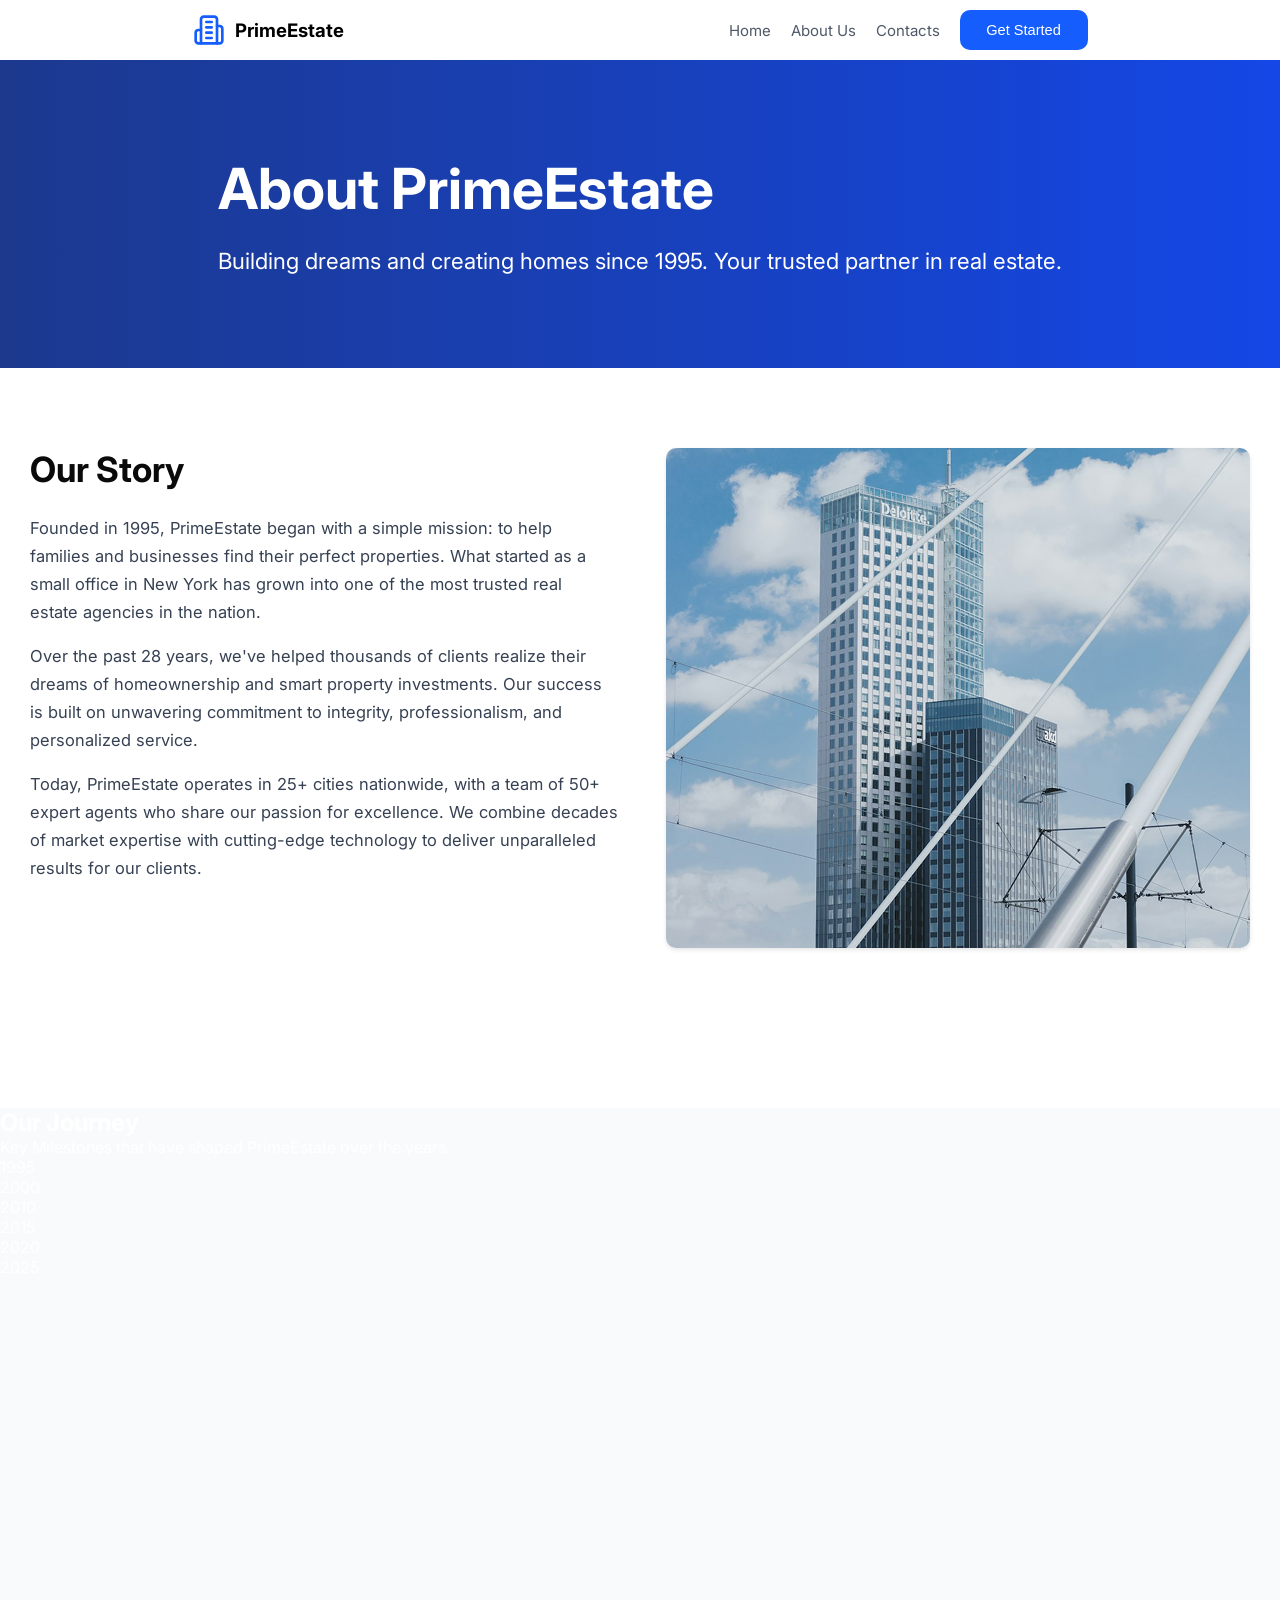
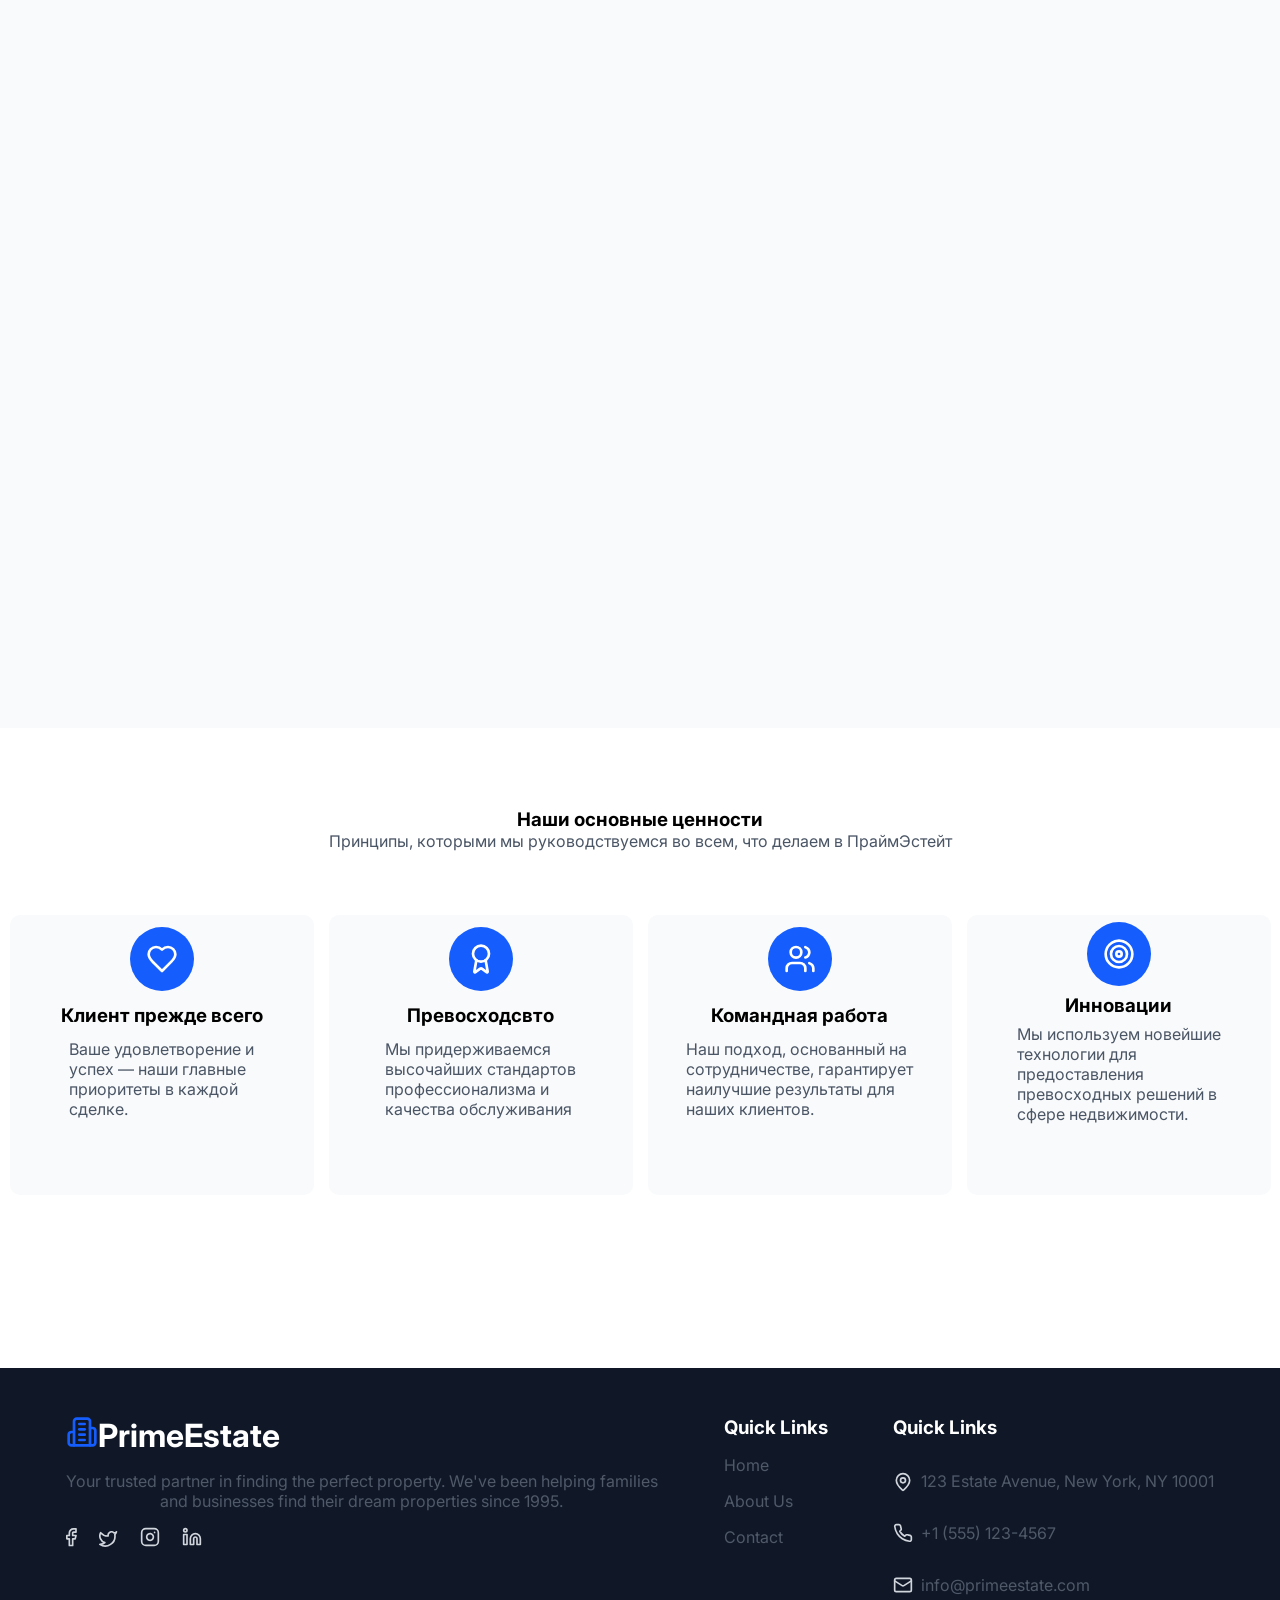
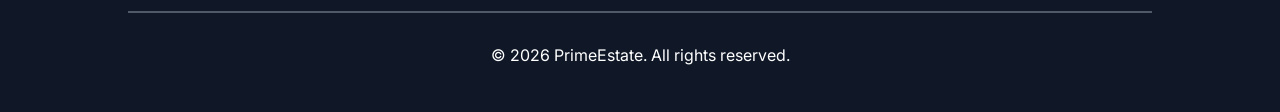
==== about.html @ eab888cc "second page" ====
<!DOCTYPE html>
<html lang="en">
<head>
    <meta charset="UTF-8">
    <meta name="viewport" content="width=<device-width>, initial-scale=1.0">
    <title>About Us</title>
    <link rel="stylesheet" href="styles/about.css">
    <link rel="preconnect" href="https://fonts.googleapis.com">
    <link rel="preconnect" href="https://fonts.gstatic.com" crossorigin>
    <link href="https://fonts.googleapis.com/css2?family=Inter:ital,opsz,wght@0,14..32,100..900;1,14..32,100..900&display=swap" rel="stylesheet">
</head>
<body>
    <nav>
        <div class="h1">
            <svg width="32" height="32" viewBox="0 0 32 32" fill="none" xmlns="http://www.w3.org/2000/svg">
                <path d="M8 29.3333V5.33333C8 4.62609 8.28095 3.94781 8.78105 3.44772C9.28115 2.94762 9.95942 2.66667 10.6667 2.66667H21.3333C22.0406 2.66667 22.7189 2.94762 23.219 3.44772C23.719 3.94781 24 4.62609 24 5.33333V29.3333H8Z" stroke="#155DFC" stroke-width="2.66667" stroke-linecap="round" stroke-linejoin="round"/>
                <path d="M7.99999 16H5.33332C4.62608 16 3.9478 16.281 3.4477 16.781C2.94761 17.2811 2.66666 17.9594 2.66666 18.6667V26.6667C2.66666 27.3739 2.94761 28.0522 3.4477 28.5523C3.9478 29.0524 4.62608 29.3333 5.33332 29.3333H7.99999" stroke="#155DFC" stroke-width="2.66667" stroke-linecap="round" stroke-linejoin="round"/>
                <path d="M24 12H26.6667C27.3739 12 28.0522 12.281 28.5523 12.781C29.0524 13.2811 29.3333 13.9594 29.3333 14.6667V26.6667C29.3333 27.3739 29.0524 28.0522 28.5523 28.5523C28.0522 29.0524 27.3739 29.3333 26.6667 29.3333H24" stroke="#155DFC" stroke-width="2.66667" stroke-linecap="round" stroke-linejoin="round"/>
                <path d="M13.3333 8H18.6667" stroke="#155DFC" stroke-width="2.66667" stroke-linecap="round" stroke-linejoin="round"/>
                <path d="M13.3333 13.3333H18.6667" stroke="#155DFC" stroke-width="2.66667" stroke-linecap="round" stroke-linejoin="round"/>
                <path d="M13.3333 18.6667H18.6667" stroke="#155DFC" stroke-width="2.66667" stroke-linecap="round" stroke-linejoin="round"/>
                <path d="M13.3333 24H18.6667" stroke="#155DFC" stroke-width="2.66667" stroke-linecap="round" stroke-linejoin="round"/>
            </svg>
            <h1>PrimeEstate</h1>
        </div>
        
        <div class="container">
            <a>Home</a>
            <a>About Us</a>
            <a>Contacts</a>
            <button>
                <a>Get Started</a>
            </button>
        </div>
    </nav>
    <section class="about">
        <div class="about_container">
            <h2>About PrimeEstate</h2>
            <p>Building dreams and creating homes since 1995. Your trusted partner in real estate.</p>
        </div>
    </section>
    <section class="story">
        <div class="story_container">
            <div class="text-container">
                <h2>Our Story</h2>
                <p>Founded in 1995, PrimeEstate began with a simple mission: to help<br>
                families and businesses find their perfect properties. What started as a<br>
                small office in New York has grown into one of the most trusted real<br>
                estate agencies in the nation.</p>
            <p>Over the past 28 years, we've helped thousands of clients realize their<br>
                dreams of homeownership and smart property investments. Our success<br>
                is built on unwavering commitment to integrity, professionalism, and<br>
                personalized service.</p>
        <p>Today, PrimeEstate operates in 25+ cities nationwide, with a team of 50+<br>
                expert agents who share our passion for excellence. We combine decades<br>
                of market expertise with cutting-edge technology to deliver unparalleled<br>
                results for our clients.</p>
            </div>
            <img src="images/PrimeEstate Building.jpg" class="img1">
        </div>
    </section>
    <section class="journey">
        <h2>Our Journey</h2>
        <p>Key Milestones that have shaped PrimeEstate over the years.</p>
        <div class="journey_container">
            <p>1995</p>
        </div>
        <div class="journey_container">
            <p>2000</p>
            <p></p>
        </div>
        <div class="journey_container">
            <p>2010</p>
        </div>
        <div class="journey_container">
            <p>2015</p>
        </div>
        <div class="journey_container">
            <p>2020</p>
        </div>
        <div class="journey_container">
            <p>2025</p>
        </div>
    </section>
    <section class="values">
        <div class="val_cont">
            <h3>Наши основные ценности</h3>
            <p>Принципы, которыми мы руководствуемся во всем, что делаем в ПраймЭстейт</p>
            <div class="arg_cont">
                <div class="arguments">
                    <svg width="64" height="64" viewBox="0 0 64 64" fill="none" xmlns="http://www.w3.org/2000/svg">
                        <rect width="64" height="64" rx="32" fill="#155DFC"/>
                        <path d="M41.3334 34.6667C43.3201 32.72 45.3334 30.3867 45.3334 27.3333C45.3334 25.3884 44.5608 23.5232 43.1855 22.1479C41.8103 20.7726 39.945 20 38.0001 20C35.6534 20 34.0001 20.6667 32.0001 22.6667C30.0001 20.6667 28.3467 20 26.0001 20C24.0552 20 22.1899 20.7726 20.8146 22.1479C19.4394 23.5232 18.6667 25.3884 18.6667 27.3333C18.6667 30.4 20.6667 32.7333 22.6667 34.6667L32.0001 44L41.3334 34.6667Z" stroke="white" stroke-width="2.66667" stroke-linecap="round" stroke-linejoin="round"/>
                    </svg>
                    <h3>Клиент прежде всего</h3>
                    <p>Ваше удовлетворение и<br>
                        успех — наши главные<br>
                        приоритеты в каждой<br>
                        сделке.</p>
                </div>
                <div class="arguments">
                    <svg width="64" height="64" viewBox="0 0 64 64" fill="none" xmlns="http://www.w3.org/2000/svg">
                        <rect width="64" height="64" rx="32" fill="#155DFC"/>
                        <path d="M36.6359 33.1865L38.6559 44.5545C38.6785 44.6884 38.6598 44.826 38.6021 44.9489C38.5444 45.0718 38.4506 45.1741 38.3332 45.2423C38.2157 45.3104 38.0803 45.341 37.945 45.3301C37.8097 45.3192 37.6809 45.2673 37.5759 45.1812L32.8026 41.5985C32.5721 41.4264 32.2922 41.3334 32.0046 41.3334C31.7169 41.3334 31.437 41.4264 31.2066 41.5985L26.4252 45.1799C26.3203 45.2658 26.1917 45.3177 26.0566 45.3286C25.9214 45.3395 25.7861 45.309 25.6688 45.241C25.5515 45.1731 25.4576 45.071 25.3998 44.9483C25.342 44.8256 25.323 44.6883 25.3452 44.5545L27.3639 33.1865" stroke="white" stroke-width="2.66667" stroke-linecap="round" stroke-linejoin="round"/>
                        <path d="M32 34.6665C36.4183 34.6665 40 31.0848 40 26.6665C40 22.2482 36.4183 18.6665 32 18.6665C27.5817 18.6665 24 22.2482 24 26.6665C24 31.0848 27.5817 34.6665 32 34.6665Z" stroke="white" stroke-width="2.66667" stroke-linecap="round" stroke-linejoin="round"/>
                    </svg>
                    <h3>Превосходсвто</h3>
                    <p>
                        Мы придерживаемся<br>
                        высочайших стандартов<br>
                        профессионализма и<br>
                        качества обслуживания<br>
                    </p>
                </div>
                <div class="arguments">
                    <svg width="64" height="64" viewBox="0 0 64 64" fill="none" xmlns="http://www.w3.org/2000/svg">
                        <rect width="64" height="64" rx="32" fill="#155DFC"/>
                        <path d="M37.3334 44V41.3333C37.3334 39.9188 36.7715 38.5623 35.7713 37.5621C34.7711 36.5619 33.4146 36 32.0001 36H24.0001C22.5856 36 21.229 36.5619 20.2288 37.5621C19.2287 38.5623 18.6667 39.9188 18.6667 41.3333V44" stroke="white" stroke-width="2.66667" stroke-linecap="round" stroke-linejoin="round"/>
                        <path d="M28.0001 30.6667C30.9456 30.6667 33.3334 28.2789 33.3334 25.3333C33.3334 22.3878 30.9456 20 28.0001 20C25.0546 20 22.6667 22.3878 22.6667 25.3333C22.6667 28.2789 25.0546 30.6667 28.0001 30.6667Z" stroke="white" stroke-width="2.66667" stroke-linecap="round" stroke-linejoin="round"/>
                        <path d="M45.3333 44V41.3333C45.3324 40.1516 44.9391 39.0037 44.2151 38.0698C43.4911 37.1358 42.4774 36.4688 41.3333 36.1733" stroke="white" stroke-width="2.66667" stroke-linecap="round" stroke-linejoin="round"/>
                        <path d="M37.3333 20.1733C38.4805 20.4671 39.4973 21.1343 40.2234 22.0698C40.9496 23.0052 41.3437 24.1558 41.3437 25.34C41.3437 26.5242 40.9496 27.6748 40.2234 28.6103C39.4973 29.5457 38.4805 30.2129 37.3333 30.5067" stroke="white" stroke-width="2.66667" stroke-linecap="round" stroke-linejoin="round"/>
                    </svg>
                    <h3>Командная работа</h3>
                    <p>Наш подход, основанный на<br>
                        сотрудничестве, гарантирует<br>
                        наилучшие результаты для<br>
                        наших клиентов.</p>
                </div>
                <div class="arguments">
                    <svg width="64" height="64" viewBox="0 0 64 64" fill="none" xmlns="http://www.w3.org/2000/svg">
                        <rect width="64" height="64" rx="32" fill="#155DFC"/>
                        <path d="M32.0001 45.3332C39.3639 45.3332 45.3334 39.3636 45.3334 31.9998C45.3334 24.636 39.3639 18.6665 32.0001 18.6665C24.6363 18.6665 18.6667 24.636 18.6667 31.9998C18.6667 39.3636 24.6363 45.3332 32.0001 45.3332Z" stroke="white" stroke-width="2.66667" stroke-linecap="round" stroke-linejoin="round"/>
                        <path d="M32 40C36.4183 40 40 36.4183 40 32C40 27.5817 36.4183 24 32 24C27.5817 24 24 27.5817 24 32C24 36.4183 27.5817 40 32 40Z" stroke="white" stroke-width="2.66667" stroke-linecap="round" stroke-linejoin="round"/>
                        <path d="M32.0002 34.6668C33.4729 34.6668 34.6668 33.4729 34.6668 32.0002C34.6668 30.5274 33.4729 29.3335 32.0002 29.3335C30.5274 29.3335 29.3335 30.5274 29.3335 32.0002C29.3335 33.4729 30.5274 34.6668 32.0002 34.6668Z" stroke="white" stroke-width="2.66667" stroke-linecap="round" stroke-linejoin="round"/>
                    </svg>
                    <h3>Инновации</h3>
                    <p>Мы используем новейшие<br>
                        технологии для<br>
                        предоставления<br>
                        превосходных решений в<br>
                        сфере недвижимости.</p>
                </div>
            </div>    
        </div>
    </section>
    <footer>
        <div class="information">
            <div class="inf_footer">
                <div class="logo_and_text">
                    <svg width="32" height="32" viewBox="0 0 32 32" fill="none" xmlns="http://www.w3.org/2000/svg">
                        <path d="M8 29.3333V5.33333C8 4.62609 8.28095 3.94781 8.78105 3.44772C9.28115 2.94762 9.95942 2.66667 10.6667 2.66667H21.3333C22.0406 2.66667 22.7189 2.94762 23.219 3.44772C23.719 3.94781 24 4.62609 24 5.33333V29.3333H8Z" stroke="#155DFC" stroke-width="2.66667" stroke-linecap="round" stroke-linejoin="round"/>
                        <path d="M7.99999 16H5.33332C4.62608 16 3.9478 16.281 3.4477 16.781C2.94761 17.2811 2.66666 17.9594 2.66666 18.6667V26.6667C2.66666 27.3739 2.94761 28.0522 3.4477 28.5523C3.9478 29.0524 4.62608 29.3333 5.33332 29.3333H7.99999" stroke="#155DFC" stroke-width="2.66667" stroke-linecap="round" stroke-linejoin="round"/>
                        <path d="M24 12H26.6667C27.3739 12 28.0522 12.281 28.5523 12.781C29.0524 13.2811 29.3333 13.9594 29.3333 14.6667V26.6667C29.3333 27.3739 29.0524 28.0522 28.5523 28.5523C28.0522 29.0524 27.3739 29.3333 26.6667 29.3333H24" stroke="#155DFC" stroke-width="2.66667" stroke-linecap="round" stroke-linejoin="round"/>
                        <path d="M13.3333 8H18.6667" stroke="#155DFC" stroke-width="2.66667" stroke-linecap="round" stroke-linejoin="round"/>
                        <path d="M13.3333 13.3333H18.6667" stroke="#155DFC" stroke-width="2.66667" stroke-linecap="round" stroke-linejoin="round"/>
                        <path d="M13.3333 18.6667H18.6667" stroke="#155DFC" stroke-width="2.66667" stroke-linecap="round" stroke-linejoin="round"/>
                        <path d="M13.3333 24H18.6667" stroke="#155DFC" stroke-width="2.66667" stroke-linecap="round" stroke-linejoin="round"/>
                    </svg>
                    <h1>PrimeEstate</h1>
                </div>
                <p>Your trusted partner in finding the perfect property. We've been helping families<br> and businesses find their dream properties since 1995.</p>
                <div>
                    <svg width="11" height="19" viewBox="0 0 11 19" fill="none" xmlns="http://www.w3.org/2000/svg" class="icons">
                        <path d="M10 0.833252H7.50001C6.39494 0.833252 5.33513 1.27224 4.55373 2.05364C3.77233 2.83504 3.33334 3.89485 3.33334 4.99992V7.49992H0.833344V10.8333H3.33334V17.4999H6.66668V10.8333H9.16668L10 7.49992H6.66668V4.99992C6.66668 4.7789 6.75447 4.56694 6.91075 4.41066C7.06703 4.25438 7.279 4.16659 7.50001 4.16659H10V0.833252Z" stroke="#D1D5DC" stroke-width="1.66667" stroke-linecap="round" stroke-linejoin="round"/>
                    </svg>
                    <svg width="19" height="16" viewBox="0 0 19 16" fill="none" xmlns="http://www.w3.org/2000/svg" class="icons">
                        <path d="M17.5001 0.839537C17.5001 0.839537 16.9167 2.58954 15.8334 3.67287C17.1667 12.0062 8.00007 18.0895 0.833405 13.3395C2.66674 13.4229 4.50007 12.8395 5.8334 11.6729C1.66674 10.4229 -0.416595 5.5062 1.66674 1.67287C3.50007 3.83954 6.3334 5.08954 9.16674 5.0062C8.41674 1.5062 12.5001 -0.493796 15.0001 1.83954C15.9167 1.83954 17.5001 0.839537 17.5001 0.839537Z" stroke="#D1D5DC" stroke-width="1.66667" stroke-linecap="round" stroke-linejoin="round"/>
                    </svg>
                    <svg width="20" height="20" viewBox="0 0 20 20" fill="none" xmlns="http://www.w3.org/2000/svg" class="icons">
                        <path d="M14.1667 1.66675H5.83332C3.53214 1.66675 1.66666 3.53223 1.66666 5.83341V14.1667C1.66666 16.4679 3.53214 18.3334 5.83332 18.3334H14.1667C16.4678 18.3334 18.3333 16.4679 18.3333 14.1667V5.83341C18.3333 3.53223 16.4678 1.66675 14.1667 1.66675Z" stroke="#D1D5DC" stroke-width="1.66667" stroke-linecap="round" stroke-linejoin="round"/>
                        <path d="M13.3333 9.47501C13.4362 10.1685 13.3177 10.8769 12.9948 11.4992C12.6719 12.1215 12.161 12.6262 11.5347 12.9414C10.9084 13.2566 10.1987 13.3663 9.5065 13.255C8.81428 13.1436 8.17481 12.8167 7.67904 12.321C7.18327 11.8252 6.85645 11.1857 6.74507 10.4935C6.63368 9.8013 6.7434 9.09159 7.05862 8.46532C7.37383 7.83905 7.8785 7.32812 8.50083 7.00521C9.12316 6.68229 9.83147 6.56383 10.525 6.66667C11.2324 6.77158 11.8874 7.10123 12.3931 7.60693C12.8988 8.11263 13.2284 8.76757 13.3333 9.47501Z" stroke="#D1D5DC" stroke-width="1.66667" stroke-linecap="round" stroke-linejoin="round"/>
                        <path d="M14.5833 5.41675H14.5917" stroke="#D1D5DC" stroke-width="1.66667" stroke-linecap="round" stroke-linejoin="round"/>
                    </svg>
                    <svg width="20" height="20" viewBox="0 0 20 20" fill="none" xmlns="http://www.w3.org/2000/svg" class="icons">
                        <path d="M13.3333 6.66675C14.6594 6.66675 15.9312 7.19353 16.8689 8.13121C17.8066 9.0689 18.3333 10.3407 18.3333 11.6667V17.5001H15V11.6667C15 11.2247 14.8244 10.8008 14.5119 10.4882C14.1993 10.1757 13.7754 10.0001 13.3333 10.0001C12.8913 10.0001 12.4674 10.1757 12.1548 10.4882C11.8423 10.8008 11.6667 11.2247 11.6667 11.6667V17.5001H8.33334V11.6667C8.33334 10.3407 8.86013 9.0689 9.79781 8.13121C10.7355 7.19353 12.0073 6.66675 13.3333 6.66675Z" stroke="#D1D5DC" stroke-width="1.66667" stroke-linecap="round" stroke-linejoin="round"/>
                        <path d="M4.99999 7.5H1.66666V17.5H4.99999V7.5Z" stroke="#D1D5DC" stroke-width="1.66667" stroke-linecap="round" stroke-linejoin="round"/>
                        <path d="M3.33332 5.00008C4.2538 5.00008 4.99999 4.25389 4.99999 3.33341C4.99999 2.41294 4.2538 1.66675 3.33332 1.66675C2.41285 1.66675 1.66666 2.41294 1.66666 3.33341C1.66666 4.25389 2.41285 5.00008 3.33332 5.00008Z" stroke="#D1D5DC" stroke-width="1.66667" stroke-linecap="round" stroke-linejoin="round"/>
                    </svg>
                </div>
                
            </div>
            <div class="inf_footer">
                <h3>Quick Links</h3>
                <a href="">Home</a>
                <a href="">About Us</a>
                <a href="">Contact</a>
            </div>
            <div class="inf_footer">
                <h3>Quick Links</h3>
                <div class="flex">
                    <svg width="20" height="22" viewBox="0 0 20 22" fill="none" xmlns="http://www.w3.org/2000/svg">
                        <path d="M16.6667 10.3334C16.6667 14.4942 12.0508 18.8276 10.5008 20.1659C10.3564 20.2745 10.1807 20.3332 10 20.3332C9.81934 20.3332 9.64357 20.2745 9.49918 20.1659C7.94918 18.8276 3.33334 14.4942 3.33334 10.3334C3.33334 8.5653 4.03572 6.86961 5.28596 5.61937C6.53621 4.36913 8.2319 3.66675 10 3.66675C11.7681 3.66675 13.4638 4.36913 14.7141 5.61937C15.9643 6.86961 16.6667 8.5653 16.6667 10.3334Z" stroke="#D1D5DC" stroke-width="1.66667" stroke-linecap="round" stroke-linejoin="round"/>
                        <path d="M10 12.8333C11.3807 12.8333 12.5 11.714 12.5 10.3333C12.5 8.95254 11.3807 7.83325 10 7.83325C8.61929 7.83325 7.5 8.95254 7.5 10.3333C7.5 11.714 8.61929 12.8333 10 12.8333Z" stroke="#D1D5DC" stroke-width="1.66667" stroke-linecap="round" stroke-linejoin="round"/>
                    </svg>
                    <p class="p">123 Estate Avenue, New York, NY 10001</p>
                </div>
                <div class="flex">
                    <svg width="20" height="20" viewBox="0 0 20 20" fill="none" xmlns="http://www.w3.org/2000/svg">
                        <path d="M18.3333 14.0999V16.5999C18.3343 16.832 18.2867 17.0617 18.1937 17.2744C18.1008 17.487 17.9644 17.6779 17.7934 17.8348C17.6224 17.9917 17.4205 18.1112 17.2006 18.1855C16.9808 18.2599 16.7478 18.2875 16.5167 18.2666C13.9523 17.988 11.4892 17.1117 9.32498 15.7083C7.31151 14.4288 5.60443 12.7217 4.32499 10.7083C2.91663 8.53426 2.04019 6.05908 1.76665 3.48325C1.74583 3.25281 1.77321 3.02055 1.84707 2.80127C1.92092 2.58199 2.03963 2.38049 2.19562 2.2096C2.35162 2.03871 2.54149 1.90218 2.75314 1.80869C2.9648 1.7152 3.1936 1.6668 3.42499 1.66658H5.92499C6.32941 1.6626 6.72148 1.80582 7.02812 2.06953C7.33476 2.33324 7.53505 2.69946 7.59165 3.09992C7.69717 3.89997 7.89286 4.68552 8.17499 5.44158C8.2871 5.73985 8.31137 6.06401 8.24491 6.37565C8.17844 6.68729 8.02404 6.97334 7.79998 7.19992L6.74165 8.25825C7.92795 10.3445 9.65536 12.072 11.7417 13.2583L12.8 12.1999C13.0266 11.9759 13.3126 11.8215 13.6243 11.755C13.9359 11.6885 14.26 11.7128 14.5583 11.8249C15.3144 12.107 16.0999 12.3027 16.9 12.4083C17.3048 12.4654 17.6745 12.6693 17.9388 12.9812C18.203 13.2931 18.3435 13.6912 18.3333 14.0999Z" stroke="#D1D5DC" stroke-width="1.66667" stroke-linecap="round" stroke-linejoin="round"/>
                    </svg>
                    <p class="p">+1 (555) 123-4567</p>
                </div>
                
                <div class="flex">
                    <svg width="20" height="20" viewBox="0 0 20 20" fill="none" xmlns="http://www.w3.org/2000/svg">
                        <path d="M16.6667 3.33325H3.33332C2.41285 3.33325 1.66666 4.07944 1.66666 4.99992V14.9999C1.66666 15.9204 2.41285 16.6666 3.33332 16.6666H16.6667C17.5871 16.6666 18.3333 15.9204 18.3333 14.9999V4.99992C18.3333 4.07944 17.5871 3.33325 16.6667 3.33325Z" stroke="#D1D5DC" stroke-width="1.66667" stroke-linecap="round" stroke-linejoin="round"/>
                        <path d="M18.3333 5.83325L10.8583 10.5833C10.601 10.7444 10.3036 10.8299 9.99999 10.8299C9.69639 10.8299 9.39893 10.7444 9.14166 10.5833L1.66666 5.83325" stroke="#D1D5DC" stroke-width="1.66667" stroke-linecap="round" stroke-linejoin="round"/>
                    </svg>
                    <p class="p">info@primeestate.com</p>
                </div>
            </div>
        </div>
        <div class="hr">
            <p>© 2026 PrimeEstate. All rights reserved.</p>
        </div>
        
    </footer>
</body>
</html>
---- styles/about.css ----
* {
  box-sizing: border-box;
  margin: 0;
}

body {
  font-family: Inter, regular;
  color: white;
}
body nav {
  height: 60px;
  background-color: #FFFFFF;
  display: flex;
  justify-content: space-around;
  align-items: center;
  /* position: fixed;
  width: 100%; */
}
body nav .h1 {
  display: flex;
  align-items: center;
}
body nav h1 {
  font-family: Inter, bold;
  color: black;
  margin: 0;
  padding-left: 10px;
  font-size: 18.6px;
}
body nav .container {
  display: flex;
  align-items: center;
}
body nav .container a {
  font-size: 15px;
  text-decoration: none;
  color: #4F5968;
  margin-right: 20px;
}
body nav .container button {
  background-color: #155DFC;
  border-radius: 10px;
  text-align: center;
  width: 128px;
  height: 40px;
  border-style: none;
}
body nav .container button a {
  color: white;
  font-size: 14.6px;
  margin-right: 0px;
}
body .about {
  height: 308px;
  background: linear-gradient(to right, #1C398E, #1447E6);
  display: flex;
  justify-content: center;
  align-items: center;
}
body .about .about_container h2 {
  margin-bottom: 24px;
  margin-top: 80px;
  font-size: 56.7px;
  color: #FFFFFF;
}
body .about .about_container p {
  font-size: 22.3px;
  color: #FFFFFF;
  margin-bottom: 80px;
}
body .story {
  height: 660px;
  color: #FFFFFF;
}
body .story h2 {
  font-size: 34.8px;
  color: #0A0A0A;
  margin-bottom: 24px;
}
body .story p {
  font-size: 16.5px;
  line-height: 28px;
  color: #364153;
  margin-bottom: 16px;
}
body .story .story_container {
  display: flex;
  justify-content: center;
  margin-top: 80px;
}
body .story .story_container .text-container {
  display: flex;
  flex-direction: column;
  margin-right: 48px;
}
body .story .story_container .img1 {
  border-radius: 10px;
  box-shadow: 0 2px 4px rgba(0, 0, 0, 0.1);
}
body .journey {
  height: 1220px;
  background-color: #F9FAFB;
}
body .values {
  color: #FFFFFF;
  height: 640px;
  display: flex;
  align-items: center;
  justify-content: center;
}
body .values .val_cont {
  width: 1280px;
  height: 480px;
  display: flex;
  flex-direction: column;
  align-items: center;
}
body .values .val_cont h3 {
  color: #000000;
}
body .values .val_cont p {
  color: #4A5565;
  margin-bottom: 64px;
}
body .values .val_cont .arg_cont {
  display: flex;
  justify-content: space-between;
  width: 1261px;
}
body .values .val_cont .arg_cont .arguments {
  background-color: #F9FAFB;
  height: 280px;
  width: 304px;
  border-radius: 10px;
  display: flex;
  flex-direction: column;
  align-items: center;
  justify-content: space-evenly;
}
body footer {
  height: 344px;
  background-color: #101828;
}
body footer .information {
  display: flex;
  justify-content: space-evenly;
  padding-top: 48px;
}
body footer .information .inf_footer {
  display: flex;
  flex-direction: column;
}
body footer .information .inf_footer p {
  margin-top: 16px;
  margin-bottom: 16px;
  color: #4F5968;
}
body footer .information .inf_footer .icons {
  margin-right: 18px;
}
body footer .information .inf_footer h3 {
  margin-bottom: 16px;
}
body footer .information .inf_footer a {
  text-decoration: none;
  color: #4F5968;
  margin-bottom: 16px;
}
body footer .logo_and_text {
  display: flex;
}
body footer .flex {
  display: flex;
  align-items: center;
}
body footer .flex .p {
  margin-left: 8px;
}
body footer p {
  text-align: center;
}
body footer .hr {
  width: 80%;
  border-top: solid 2px #4F5968;
  padding-top: 32px;
  margin: 0 auto;
}

/*# sourceMappingURL=about.css.map */
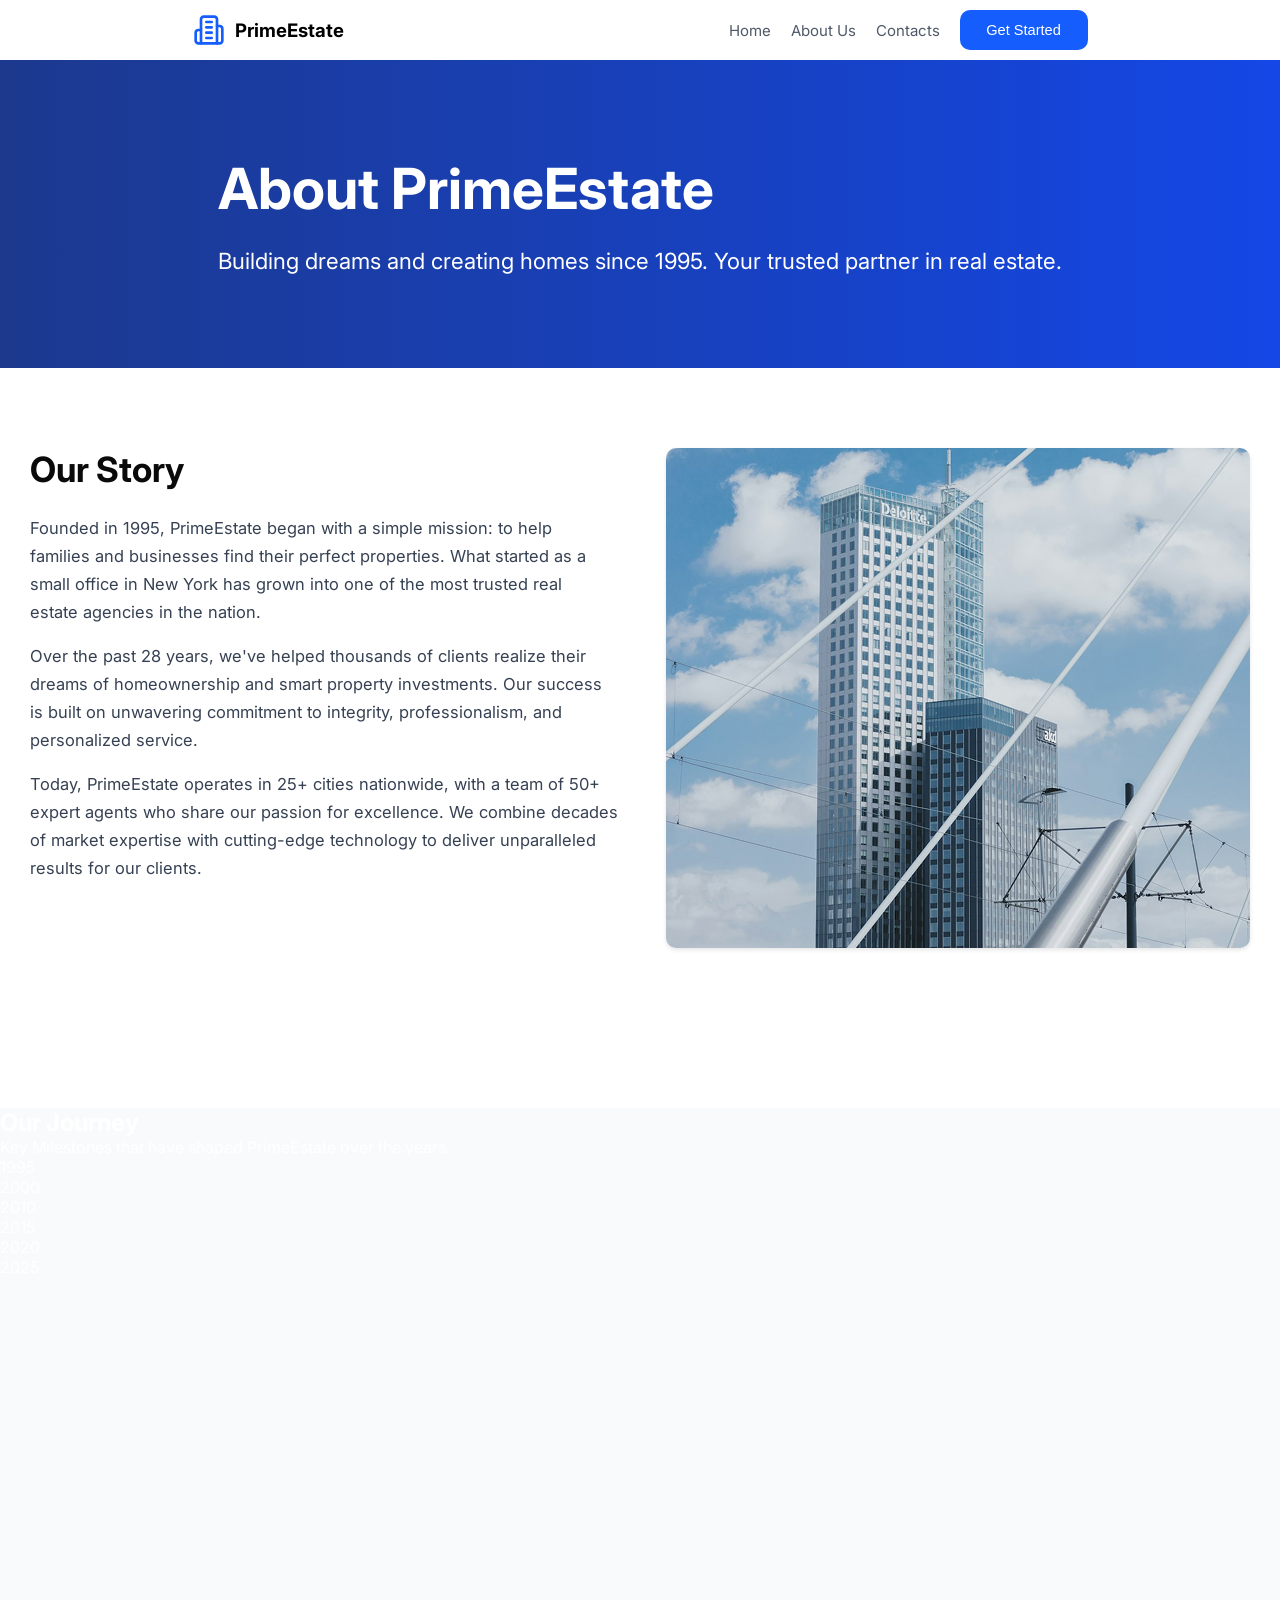
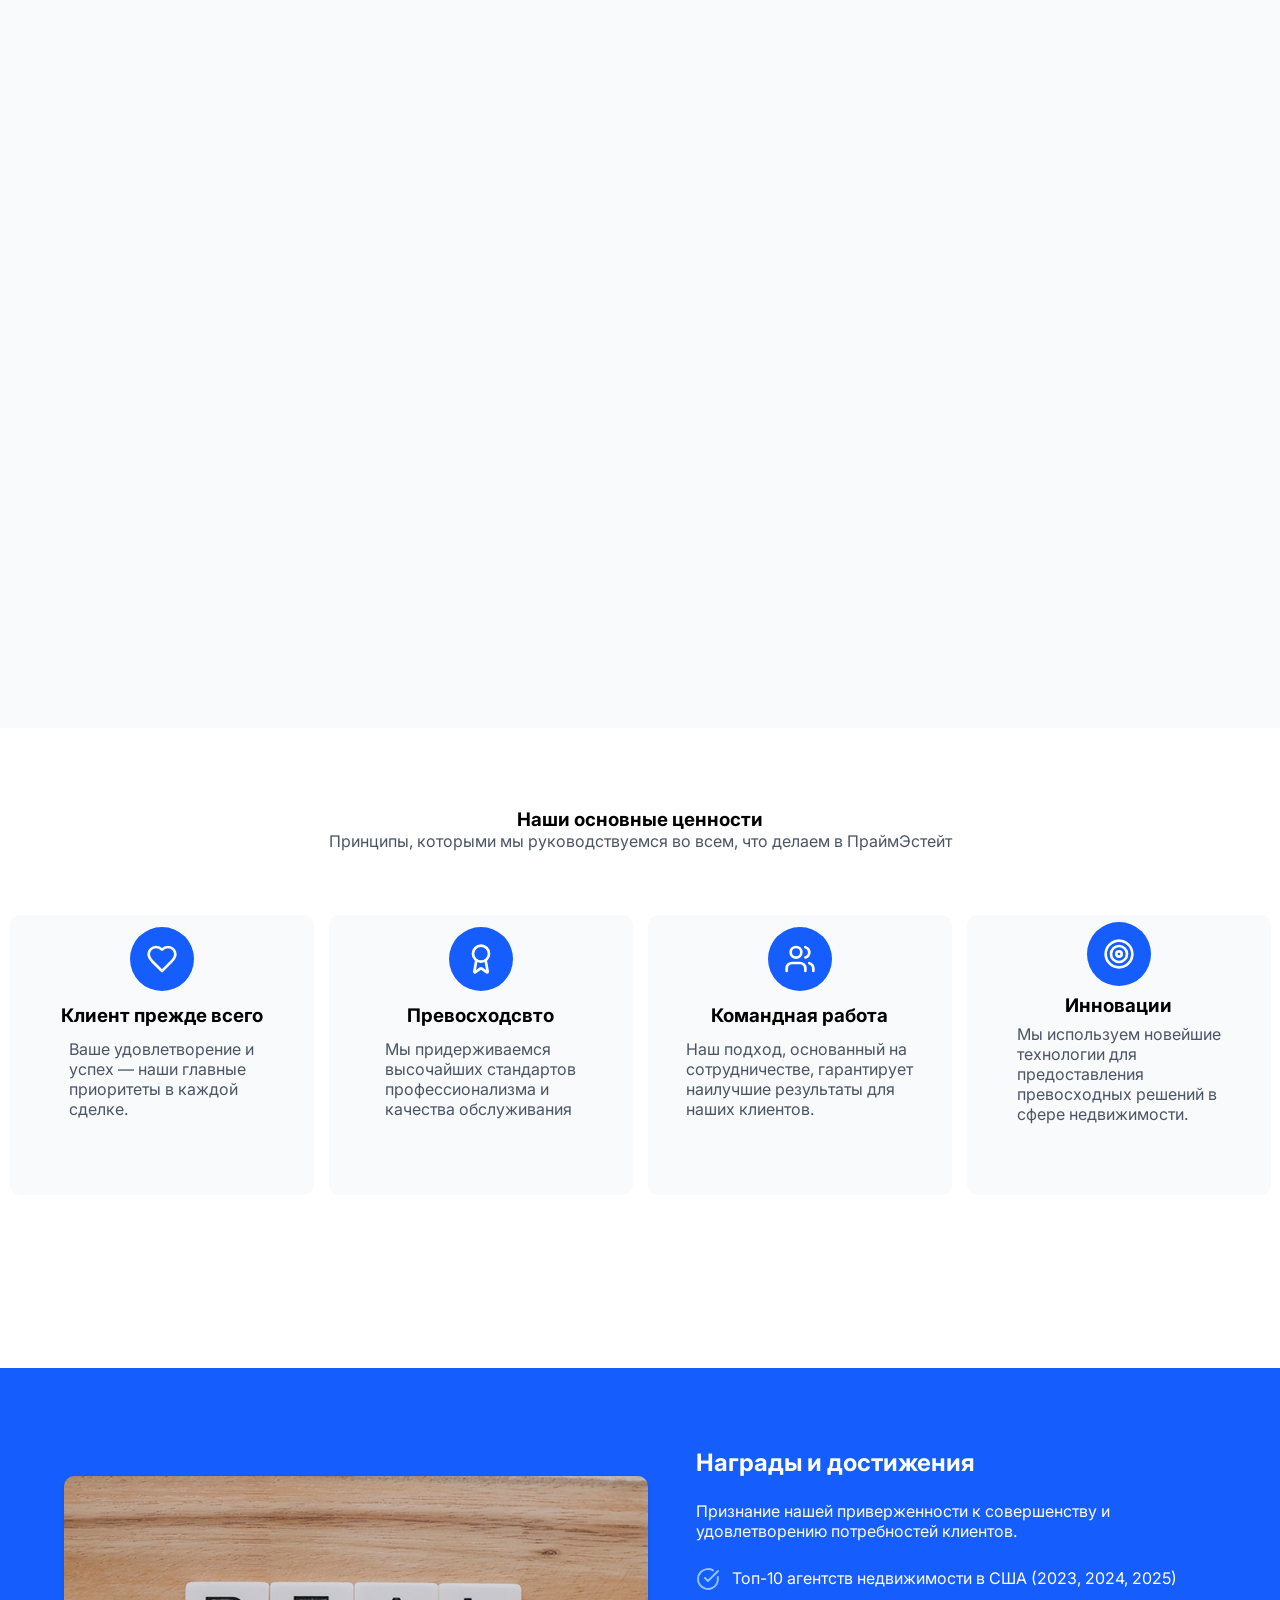
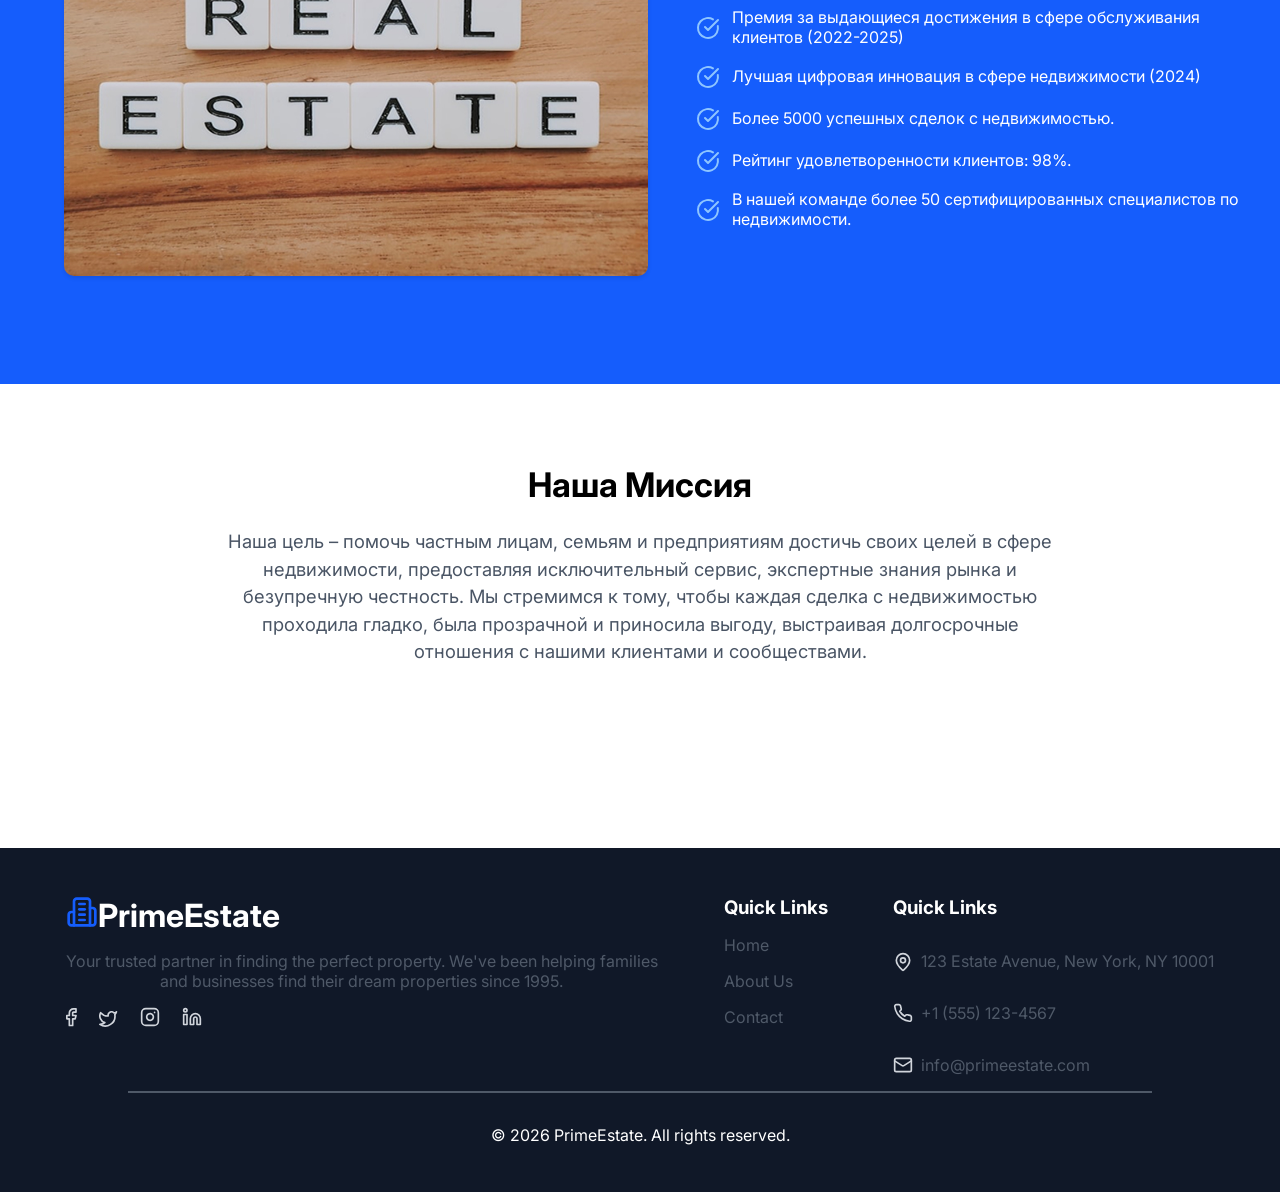
==== commit d3a5a47f: "adding fourth page" ====
--- a/about.html
+++ b/about.html
@@ -1,219 +1,284 @@
-<!DOCTYPE html>
-<html lang="en">
-<head>
-    <meta charset="UTF-8">
-    <meta name="viewport" content="width=<device-width>, initial-scale=1.0">
-    <title>About Us</title>
-    <link rel="stylesheet" href="styles/about.css">
-    <link rel="preconnect" href="https://fonts.googleapis.com">
-    <link rel="preconnect" href="https://fonts.gstatic.com" crossorigin>
-    <link href="https://fonts.googleapis.com/css2?family=Inter:ital,opsz,wght@0,14..32,100..900;1,14..32,100..900&display=swap" rel="stylesheet">
-</head>
-<body>
-    <nav>
-        <div class="h1">
-            <svg width="32" height="32" viewBox="0 0 32 32" fill="none" xmlns="http://www.w3.org/2000/svg">
-                <path d="M8 29.3333V5.33333C8 4.62609 8.28095 3.94781 8.78105 3.44772C9.28115 2.94762 9.95942 2.66667 10.6667 2.66667H21.3333C22.0406 2.66667 22.7189 2.94762 23.219 3.44772C23.719 3.94781 24 4.62609 24 5.33333V29.3333H8Z" stroke="#155DFC" stroke-width="2.66667" stroke-linecap="round" stroke-linejoin="round"/>
-                <path d="M7.99999 16H5.33332C4.62608 16 3.9478 16.281 3.4477 16.781C2.94761 17.2811 2.66666 17.9594 2.66666 18.6667V26.6667C2.66666 27.3739 2.94761 28.0522 3.4477 28.5523C3.9478 29.0524 4.62608 29.3333 5.33332 29.3333H7.99999" stroke="#155DFC" stroke-width="2.66667" stroke-linecap="round" stroke-linejoin="round"/>
-                <path d="M24 12H26.6667C27.3739 12 28.0522 12.281 28.5523 12.781C29.0524 13.2811 29.3333 13.9594 29.3333 14.6667V26.6667C29.3333 27.3739 29.0524 28.0522 28.5523 28.5523C28.0522 29.0524 27.3739 29.3333 26.6667 29.3333H24" stroke="#155DFC" stroke-width="2.66667" stroke-linecap="round" stroke-linejoin="round"/>
-                <path d="M13.3333 8H18.6667" stroke="#155DFC" stroke-width="2.66667" stroke-linecap="round" stroke-linejoin="round"/>
-                <path d="M13.3333 13.3333H18.6667" stroke="#155DFC" stroke-width="2.66667" stroke-linecap="round" stroke-linejoin="round"/>
-                <path d="M13.3333 18.6667H18.6667" stroke="#155DFC" stroke-width="2.66667" stroke-linecap="round" stroke-linejoin="round"/>
-                <path d="M13.3333 24H18.6667" stroke="#155DFC" stroke-width="2.66667" stroke-linecap="round" stroke-linejoin="round"/>
-            </svg>
-            <h1>PrimeEstate</h1>
-        </div>
-        
-        <div class="container">
-            <a>Home</a>
-            <a>About Us</a>
-            <a>Contacts</a>
-            <button>
-                <a>Get Started</a>
-            </button>
-        </div>
-    </nav>
-    <section class="about">
-        <div class="about_container">
-            <h2>About PrimeEstate</h2>
-            <p>Building dreams and creating homes since 1995. Your trusted partner in real estate.</p>
-        </div>
-    </section>
-    <section class="story">
-        <div class="story_container">
-            <div class="text-container">
-                <h2>Our Story</h2>
-                <p>Founded in 1995, PrimeEstate began with a simple mission: to help<br>
-                families and businesses find their perfect properties. What started as a<br>
-                small office in New York has grown into one of the most trusted real<br>
-                estate agencies in the nation.</p>
-            <p>Over the past 28 years, we've helped thousands of clients realize their<br>
-                dreams of homeownership and smart property investments. Our success<br>
-                is built on unwavering commitment to integrity, professionalism, and<br>
-                personalized service.</p>
-        <p>Today, PrimeEstate operates in 25+ cities nationwide, with a team of 50+<br>
-                expert agents who share our passion for excellence. We combine decades<br>
-                of market expertise with cutting-edge technology to deliver unparalleled<br>
-                results for our clients.</p>
-            </div>
-            <img src="images/PrimeEstate Building.jpg" class="img1">
-        </div>
-    </section>
-    <section class="journey">
-        <h2>Our Journey</h2>
-        <p>Key Milestones that have shaped PrimeEstate over the years.</p>
-        <div class="journey_container">
-            <p>1995</p>
-        </div>
-        <div class="journey_container">
-            <p>2000</p>
-            <p></p>
-        </div>
-        <div class="journey_container">
-            <p>2010</p>
-        </div>
-        <div class="journey_container">
-            <p>2015</p>
-        </div>
-        <div class="journey_container">
-            <p>2020</p>
-        </div>
-        <div class="journey_container">
-            <p>2025</p>
-        </div>
-    </section>
-    <section class="values">
-        <div class="val_cont">
-            <h3>Наши основные ценности</h3>
-            <p>Принципы, которыми мы руководствуемся во всем, что делаем в ПраймЭстейт</p>
-            <div class="arg_cont">
-                <div class="arguments">
-                    <svg width="64" height="64" viewBox="0 0 64 64" fill="none" xmlns="http://www.w3.org/2000/svg">
-                        <rect width="64" height="64" rx="32" fill="#155DFC"/>
-                        <path d="M41.3334 34.6667C43.3201 32.72 45.3334 30.3867 45.3334 27.3333C45.3334 25.3884 44.5608 23.5232 43.1855 22.1479C41.8103 20.7726 39.945 20 38.0001 20C35.6534 20 34.0001 20.6667 32.0001 22.6667C30.0001 20.6667 28.3467 20 26.0001 20C24.0552 20 22.1899 20.7726 20.8146 22.1479C19.4394 23.5232 18.6667 25.3884 18.6667 27.3333C18.6667 30.4 20.6667 32.7333 22.6667 34.6667L32.0001 44L41.3334 34.6667Z" stroke="white" stroke-width="2.66667" stroke-linecap="round" stroke-linejoin="round"/>
-                    </svg>
-                    <h3>Клиент прежде всего</h3>
-                    <p>Ваше удовлетворение и<br>
-                        успех — наши главные<br>
-                        приоритеты в каждой<br>
-                        сделке.</p>
-                </div>
-                <div class="arguments">
-                    <svg width="64" height="64" viewBox="0 0 64 64" fill="none" xmlns="http://www.w3.org/2000/svg">
-                        <rect width="64" height="64" rx="32" fill="#155DFC"/>
-                        <path d="M36.6359 33.1865L38.6559 44.5545C38.6785 44.6884 38.6598 44.826 38.6021 44.9489C38.5444 45.0718 38.4506 45.1741 38.3332 45.2423C38.2157 45.3104 38.0803 45.341 37.945 45.3301C37.8097 45.3192 37.6809 45.2673 37.5759 45.1812L32.8026 41.5985C32.5721 41.4264 32.2922 41.3334 32.0046 41.3334C31.7169 41.3334 31.437 41.4264 31.2066 41.5985L26.4252 45.1799C26.3203 45.2658 26.1917 45.3177 26.0566 45.3286C25.9214 45.3395 25.7861 45.309 25.6688 45.241C25.5515 45.1731 25.4576 45.071 25.3998 44.9483C25.342 44.8256 25.323 44.6883 25.3452 44.5545L27.3639 33.1865" stroke="white" stroke-width="2.66667" stroke-linecap="round" stroke-linejoin="round"/>
-                        <path d="M32 34.6665C36.4183 34.6665 40 31.0848 40 26.6665C40 22.2482 36.4183 18.6665 32 18.6665C27.5817 18.6665 24 22.2482 24 26.6665C24 31.0848 27.5817 34.6665 32 34.6665Z" stroke="white" stroke-width="2.66667" stroke-linecap="round" stroke-linejoin="round"/>
-                    </svg>
-                    <h3>Превосходсвто</h3>
-                    <p>
-                        Мы придерживаемся<br>
-                        высочайших стандартов<br>
-                        профессионализма и<br>
-                        качества обслуживания<br>
-                    </p>
-                </div>
-                <div class="arguments">
-                    <svg width="64" height="64" viewBox="0 0 64 64" fill="none" xmlns="http://www.w3.org/2000/svg">
-                        <rect width="64" height="64" rx="32" fill="#155DFC"/>
-                        <path d="M37.3334 44V41.3333C37.3334 39.9188 36.7715 38.5623 35.7713 37.5621C34.7711 36.5619 33.4146 36 32.0001 36H24.0001C22.5856 36 21.229 36.5619 20.2288 37.5621C19.2287 38.5623 18.6667 39.9188 18.6667 41.3333V44" stroke="white" stroke-width="2.66667" stroke-linecap="round" stroke-linejoin="round"/>
-                        <path d="M28.0001 30.6667C30.9456 30.6667 33.3334 28.2789 33.3334 25.3333C33.3334 22.3878 30.9456 20 28.0001 20C25.0546 20 22.6667 22.3878 22.6667 25.3333C22.6667 28.2789 25.0546 30.6667 28.0001 30.6667Z" stroke="white" stroke-width="2.66667" stroke-linecap="round" stroke-linejoin="round"/>
-                        <path d="M45.3333 44V41.3333C45.3324 40.1516 44.9391 39.0037 44.2151 38.0698C43.4911 37.1358 42.4774 36.4688 41.3333 36.1733" stroke="white" stroke-width="2.66667" stroke-linecap="round" stroke-linejoin="round"/>
-                        <path d="M37.3333 20.1733C38.4805 20.4671 39.4973 21.1343 40.2234 22.0698C40.9496 23.0052 41.3437 24.1558 41.3437 25.34C41.3437 26.5242 40.9496 27.6748 40.2234 28.6103C39.4973 29.5457 38.4805 30.2129 37.3333 30.5067" stroke="white" stroke-width="2.66667" stroke-linecap="round" stroke-linejoin="round"/>
-                    </svg>
-                    <h3>Командная работа</h3>
-                    <p>Наш подход, основанный на<br>
-                        сотрудничестве, гарантирует<br>
-                        наилучшие результаты для<br>
-                        наших клиентов.</p>
-                </div>
-                <div class="arguments">
-                    <svg width="64" height="64" viewBox="0 0 64 64" fill="none" xmlns="http://www.w3.org/2000/svg">
-                        <rect width="64" height="64" rx="32" fill="#155DFC"/>
-                        <path d="M32.0001 45.3332C39.3639 45.3332 45.3334 39.3636 45.3334 31.9998C45.3334 24.636 39.3639 18.6665 32.0001 18.6665C24.6363 18.6665 18.6667 24.636 18.6667 31.9998C18.6667 39.3636 24.6363 45.3332 32.0001 45.3332Z" stroke="white" stroke-width="2.66667" stroke-linecap="round" stroke-linejoin="round"/>
-                        <path d="M32 40C36.4183 40 40 36.4183 40 32C40 27.5817 36.4183 24 32 24C27.5817 24 24 27.5817 24 32C24 36.4183 27.5817 40 32 40Z" stroke="white" stroke-width="2.66667" stroke-linecap="round" stroke-linejoin="round"/>
-                        <path d="M32.0002 34.6668C33.4729 34.6668 34.6668 33.4729 34.6668 32.0002C34.6668 30.5274 33.4729 29.3335 32.0002 29.3335C30.5274 29.3335 29.3335 30.5274 29.3335 32.0002C29.3335 33.4729 30.5274 34.6668 32.0002 34.6668Z" stroke="white" stroke-width="2.66667" stroke-linecap="round" stroke-linejoin="round"/>
-                    </svg>
-                    <h3>Инновации</h3>
-                    <p>Мы используем новейшие<br>
-                        технологии для<br>
-                        предоставления<br>
-                        превосходных решений в<br>
-                        сфере недвижимости.</p>
-                </div>
-            </div>    
-        </div>
-    </section>
-    <footer>
-        <div class="information">
-            <div class="inf_footer">
-                <div class="logo_and_text">
-                    <svg width="32" height="32" viewBox="0 0 32 32" fill="none" xmlns="http://www.w3.org/2000/svg">
-                        <path d="M8 29.3333V5.33333C8 4.62609 8.28095 3.94781 8.78105 3.44772C9.28115 2.94762 9.95942 2.66667 10.6667 2.66667H21.3333C22.0406 2.66667 22.7189 2.94762 23.219 3.44772C23.719 3.94781 24 4.62609 24 5.33333V29.3333H8Z" stroke="#155DFC" stroke-width="2.66667" stroke-linecap="round" stroke-linejoin="round"/>
-                        <path d="M7.99999 16H5.33332C4.62608 16 3.9478 16.281 3.4477 16.781C2.94761 17.2811 2.66666 17.9594 2.66666 18.6667V26.6667C2.66666 27.3739 2.94761 28.0522 3.4477 28.5523C3.9478 29.0524 4.62608 29.3333 5.33332 29.3333H7.99999" stroke="#155DFC" stroke-width="2.66667" stroke-linecap="round" stroke-linejoin="round"/>
-                        <path d="M24 12H26.6667C27.3739 12 28.0522 12.281 28.5523 12.781C29.0524 13.2811 29.3333 13.9594 29.3333 14.6667V26.6667C29.3333 27.3739 29.0524 28.0522 28.5523 28.5523C28.0522 29.0524 27.3739 29.3333 26.6667 29.3333H24" stroke="#155DFC" stroke-width="2.66667" stroke-linecap="round" stroke-linejoin="round"/>
-                        <path d="M13.3333 8H18.6667" stroke="#155DFC" stroke-width="2.66667" stroke-linecap="round" stroke-linejoin="round"/>
-                        <path d="M13.3333 13.3333H18.6667" stroke="#155DFC" stroke-width="2.66667" stroke-linecap="round" stroke-linejoin="round"/>
-                        <path d="M13.3333 18.6667H18.6667" stroke="#155DFC" stroke-width="2.66667" stroke-linecap="round" stroke-linejoin="round"/>
-                        <path d="M13.3333 24H18.6667" stroke="#155DFC" stroke-width="2.66667" stroke-linecap="round" stroke-linejoin="round"/>
-                    </svg>
-                    <h1>PrimeEstate</h1>
-                </div>
-                <p>Your trusted partner in finding the perfect property. We've been helping families<br> and businesses find their dream properties since 1995.</p>
-                <div>
-                    <svg width="11" height="19" viewBox="0 0 11 19" fill="none" xmlns="http://www.w3.org/2000/svg" class="icons">
-                        <path d="M10 0.833252H7.50001C6.39494 0.833252 5.33513 1.27224 4.55373 2.05364C3.77233 2.83504 3.33334 3.89485 3.33334 4.99992V7.49992H0.833344V10.8333H3.33334V17.4999H6.66668V10.8333H9.16668L10 7.49992H6.66668V4.99992C6.66668 4.7789 6.75447 4.56694 6.91075 4.41066C7.06703 4.25438 7.279 4.16659 7.50001 4.16659H10V0.833252Z" stroke="#D1D5DC" stroke-width="1.66667" stroke-linecap="round" stroke-linejoin="round"/>
-                    </svg>
-                    <svg width="19" height="16" viewBox="0 0 19 16" fill="none" xmlns="http://www.w3.org/2000/svg" class="icons">
-                        <path d="M17.5001 0.839537C17.5001 0.839537 16.9167 2.58954 15.8334 3.67287C17.1667 12.0062 8.00007 18.0895 0.833405 13.3395C2.66674 13.4229 4.50007 12.8395 5.8334 11.6729C1.66674 10.4229 -0.416595 5.5062 1.66674 1.67287C3.50007 3.83954 6.3334 5.08954 9.16674 5.0062C8.41674 1.5062 12.5001 -0.493796 15.0001 1.83954C15.9167 1.83954 17.5001 0.839537 17.5001 0.839537Z" stroke="#D1D5DC" stroke-width="1.66667" stroke-linecap="round" stroke-linejoin="round"/>
-                    </svg>
-                    <svg width="20" height="20" viewBox="0 0 20 20" fill="none" xmlns="http://www.w3.org/2000/svg" class="icons">
-                        <path d="M14.1667 1.66675H5.83332C3.53214 1.66675 1.66666 3.53223 1.66666 5.83341V14.1667C1.66666 16.4679 3.53214 18.3334 5.83332 18.3334H14.1667C16.4678 18.3334 18.3333 16.4679 18.3333 14.1667V5.83341C18.3333 3.53223 16.4678 1.66675 14.1667 1.66675Z" stroke="#D1D5DC" stroke-width="1.66667" stroke-linecap="round" stroke-linejoin="round"/>
-                        <path d="M13.3333 9.47501C13.4362 10.1685 13.3177 10.8769 12.9948 11.4992C12.6719 12.1215 12.161 12.6262 11.5347 12.9414C10.9084 13.2566 10.1987 13.3663 9.5065 13.255C8.81428 13.1436 8.17481 12.8167 7.67904 12.321C7.18327 11.8252 6.85645 11.1857 6.74507 10.4935C6.63368 9.8013 6.7434 9.09159 7.05862 8.46532C7.37383 7.83905 7.8785 7.32812 8.50083 7.00521C9.12316 6.68229 9.83147 6.56383 10.525 6.66667C11.2324 6.77158 11.8874 7.10123 12.3931 7.60693C12.8988 8.11263 13.2284 8.76757 13.3333 9.47501Z" stroke="#D1D5DC" stroke-width="1.66667" stroke-linecap="round" stroke-linejoin="round"/>
-                        <path d="M14.5833 5.41675H14.5917" stroke="#D1D5DC" stroke-width="1.66667" stroke-linecap="round" stroke-linejoin="round"/>
-                    </svg>
-                    <svg width="20" height="20" viewBox="0 0 20 20" fill="none" xmlns="http://www.w3.org/2000/svg" class="icons">
-                        <path d="M13.3333 6.66675C14.6594 6.66675 15.9312 7.19353 16.8689 8.13121C17.8066 9.0689 18.3333 10.3407 18.3333 11.6667V17.5001H15V11.6667C15 11.2247 14.8244 10.8008 14.5119 10.4882C14.1993 10.1757 13.7754 10.0001 13.3333 10.0001C12.8913 10.0001 12.4674 10.1757 12.1548 10.4882C11.8423 10.8008 11.6667 11.2247 11.6667 11.6667V17.5001H8.33334V11.6667C8.33334 10.3407 8.86013 9.0689 9.79781 8.13121C10.7355 7.19353 12.0073 6.66675 13.3333 6.66675Z" stroke="#D1D5DC" stroke-width="1.66667" stroke-linecap="round" stroke-linejoin="round"/>
-                        <path d="M4.99999 7.5H1.66666V17.5H4.99999V7.5Z" stroke="#D1D5DC" stroke-width="1.66667" stroke-linecap="round" stroke-linejoin="round"/>
-                        <path d="M3.33332 5.00008C4.2538 5.00008 4.99999 4.25389 4.99999 3.33341C4.99999 2.41294 4.2538 1.66675 3.33332 1.66675C2.41285 1.66675 1.66666 2.41294 1.66666 3.33341C1.66666 4.25389 2.41285 5.00008 3.33332 5.00008Z" stroke="#D1D5DC" stroke-width="1.66667" stroke-linecap="round" stroke-linejoin="round"/>
-                    </svg>
-                </div>
-                
-            </div>
-            <div class="inf_footer">
-                <h3>Quick Links</h3>
-                <a href="">Home</a>
-                <a href="">About Us</a>
-                <a href="">Contact</a>
-            </div>
-            <div class="inf_footer">
-                <h3>Quick Links</h3>
-                <div class="flex">
-                    <svg width="20" height="22" viewBox="0 0 20 22" fill="none" xmlns="http://www.w3.org/2000/svg">
-                        <path d="M16.6667 10.3334C16.6667 14.4942 12.0508 18.8276 10.5008 20.1659C10.3564 20.2745 10.1807 20.3332 10 20.3332C9.81934 20.3332 9.64357 20.2745 9.49918 20.1659C7.94918 18.8276 3.33334 14.4942 3.33334 10.3334C3.33334 8.5653 4.03572 6.86961 5.28596 5.61937C6.53621 4.36913 8.2319 3.66675 10 3.66675C11.7681 3.66675 13.4638 4.36913 14.7141 5.61937C15.9643 6.86961 16.6667 8.5653 16.6667 10.3334Z" stroke="#D1D5DC" stroke-width="1.66667" stroke-linecap="round" stroke-linejoin="round"/>
-                        <path d="M10 12.8333C11.3807 12.8333 12.5 11.714 12.5 10.3333C12.5 8.95254 11.3807 7.83325 10 7.83325C8.61929 7.83325 7.5 8.95254 7.5 10.3333C7.5 11.714 8.61929 12.8333 10 12.8333Z" stroke="#D1D5DC" stroke-width="1.66667" stroke-linecap="round" stroke-linejoin="round"/>
-                    </svg>
-                    <p class="p">123 Estate Avenue, New York, NY 10001</p>
-                </div>
-                <div class="flex">
-                    <svg width="20" height="20" viewBox="0 0 20 20" fill="none" xmlns="http://www.w3.org/2000/svg">
-                        <path d="M18.3333 14.0999V16.5999C18.3343 16.832 18.2867 17.0617 18.1937 17.2744C18.1008 17.487 17.9644 17.6779 17.7934 17.8348C17.6224 17.9917 17.4205 18.1112 17.2006 18.1855C16.9808 18.2599 16.7478 18.2875 16.5167 18.2666C13.9523 17.988 11.4892 17.1117 9.32498 15.7083C7.31151 14.4288 5.60443 12.7217 4.32499 10.7083C2.91663 8.53426 2.04019 6.05908 1.76665 3.48325C1.74583 3.25281 1.77321 3.02055 1.84707 2.80127C1.92092 2.58199 2.03963 2.38049 2.19562 2.2096C2.35162 2.03871 2.54149 1.90218 2.75314 1.80869C2.9648 1.7152 3.1936 1.6668 3.42499 1.66658H5.92499C6.32941 1.6626 6.72148 1.80582 7.02812 2.06953C7.33476 2.33324 7.53505 2.69946 7.59165 3.09992C7.69717 3.89997 7.89286 4.68552 8.17499 5.44158C8.2871 5.73985 8.31137 6.06401 8.24491 6.37565C8.17844 6.68729 8.02404 6.97334 7.79998 7.19992L6.74165 8.25825C7.92795 10.3445 9.65536 12.072 11.7417 13.2583L12.8 12.1999C13.0266 11.9759 13.3126 11.8215 13.6243 11.755C13.9359 11.6885 14.26 11.7128 14.5583 11.8249C15.3144 12.107 16.0999 12.3027 16.9 12.4083C17.3048 12.4654 17.6745 12.6693 17.9388 12.9812C18.203 13.2931 18.3435 13.6912 18.3333 14.0999Z" stroke="#D1D5DC" stroke-width="1.66667" stroke-linecap="round" stroke-linejoin="round"/>
-                    </svg>
-                    <p class="p">+1 (555) 123-4567</p>
-                </div>
-                
-                <div class="flex">
-                    <svg width="20" height="20" viewBox="0 0 20 20" fill="none" xmlns="http://www.w3.org/2000/svg">
-                        <path d="M16.6667 3.33325H3.33332C2.41285 3.33325 1.66666 4.07944 1.66666 4.99992V14.9999C1.66666 15.9204 2.41285 16.6666 3.33332 16.6666H16.6667C17.5871 16.6666 18.3333 15.9204 18.3333 14.9999V4.99992C18.3333 4.07944 17.5871 3.33325 16.6667 3.33325Z" stroke="#D1D5DC" stroke-width="1.66667" stroke-linecap="round" stroke-linejoin="round"/>
-                        <path d="M18.3333 5.83325L10.8583 10.5833C10.601 10.7444 10.3036 10.8299 9.99999 10.8299C9.69639 10.8299 9.39893 10.7444 9.14166 10.5833L1.66666 5.83325" stroke="#D1D5DC" stroke-width="1.66667" stroke-linecap="round" stroke-linejoin="round"/>
-                    </svg>
-                    <p class="p">info@primeestate.com</p>
-                </div>
-            </div>
-        </div>
-        <div class="hr">
-            <p>© 2026 PrimeEstate. All rights reserved.</p>
-        </div>
-        
-    </footer>
-</body>
+<!DOCTYPE html>
+<html lang="en">
+<head>
+    <meta charset="UTF-8">
+    <meta name="viewport" content="width=<device-width>, initial-scale=1.0">
+    <title>About Us</title>
+    <link rel="stylesheet" href="styles/about.css">
+    <link rel="preconnect" href="https://fonts.googleapis.com">
+    <link rel="preconnect" href="https://fonts.gstatic.com" crossorigin>
+    <link href="https://fonts.googleapis.com/css2?family=Inter:ital,opsz,wght@0,14..32,100..900;1,14..32,100..900&display=swap" rel="stylesheet">
+</head>
+<body>
+    <nav>
+        <div class="h1">
+            <svg width="32" height="32" viewBox="0 0 32 32" fill="none" xmlns="http://www.w3.org/2000/svg">
+                <path d="M8 29.3333V5.33333C8 4.62609 8.28095 3.94781 8.78105 3.44772C9.28115 2.94762 9.95942 2.66667 10.6667 2.66667H21.3333C22.0406 2.66667 22.7189 2.94762 23.219 3.44772C23.719 3.94781 24 4.62609 24 5.33333V29.3333H8Z" stroke="#155DFC" stroke-width="2.66667" stroke-linecap="round" stroke-linejoin="round"/>
+                <path d="M7.99999 16H5.33332C4.62608 16 3.9478 16.281 3.4477 16.781C2.94761 17.2811 2.66666 17.9594 2.66666 18.6667V26.6667C2.66666 27.3739 2.94761 28.0522 3.4477 28.5523C3.9478 29.0524 4.62608 29.3333 5.33332 29.3333H7.99999" stroke="#155DFC" stroke-width="2.66667" stroke-linecap="round" stroke-linejoin="round"/>
+                <path d="M24 12H26.6667C27.3739 12 28.0522 12.281 28.5523 12.781C29.0524 13.2811 29.3333 13.9594 29.3333 14.6667V26.6667C29.3333 27.3739 29.0524 28.0522 28.5523 28.5523C28.0522 29.0524 27.3739 29.3333 26.6667 29.3333H24" stroke="#155DFC" stroke-width="2.66667" stroke-linecap="round" stroke-linejoin="round"/>
+                <path d="M13.3333 8H18.6667" stroke="#155DFC" stroke-width="2.66667" stroke-linecap="round" stroke-linejoin="round"/>
+                <path d="M13.3333 13.3333H18.6667" stroke="#155DFC" stroke-width="2.66667" stroke-linecap="round" stroke-linejoin="round"/>
+                <path d="M13.3333 18.6667H18.6667" stroke="#155DFC" stroke-width="2.66667" stroke-linecap="round" stroke-linejoin="round"/>
+                <path d="M13.3333 24H18.6667" stroke="#155DFC" stroke-width="2.66667" stroke-linecap="round" stroke-linejoin="round"/>
+            </svg>
+            <h1>PrimeEstate</h1>
+        </div>
+        
+        <div class="container">
+            <a>Home</a>
+            <a>About Us</a>
+            <a>Contacts</a>
+            <button>
+                <a>Get Started</a>
+            </button>
+        </div>
+    </nav>
+    <section class="about">
+        <div class="about_container">
+            <h2>About PrimeEstate</h2>
+            <p>Building dreams and creating homes since 1995. Your trusted partner in real estate.</p>
+        </div>
+    </section>
+    <section class="story">
+        <div class="story_container">
+            <div class="text-container">
+                <h2>Our Story</h2>
+                <p>Founded in 1995, PrimeEstate began with a simple mission: to help<br>
+                families and businesses find their perfect properties. What started as a<br>
+                small office in New York has grown into one of the most trusted real<br>
+                estate agencies in the nation.</p>
+            <p>Over the past 28 years, we've helped thousands of clients realize their<br>
+                dreams of homeownership and smart property investments. Our success<br>
+                is built on unwavering commitment to integrity, professionalism, and<br>
+                personalized service.</p>
+        <p>Today, PrimeEstate operates in 25+ cities nationwide, with a team of 50+<br>
+                expert agents who share our passion for excellence. We combine decades<br>
+                of market expertise with cutting-edge technology to deliver unparalleled<br>
+                results for our clients.</p>
+            </div>
+            <img src="images/PrimeEstate Building.jpg" class="img1">
+        </div>
+    </section>
+    <section class="journey">
+        <h2>Our Journey</h2>
+        <p>Key Milestones that have shaped PrimeEstate over the years.</p>
+        <div class="journey_container">
+            <p>1995</p>
+        </div>
+        <div class="journey_container">
+            <p>2000</p>
+            <p></p>
+        </div>
+        <div class="journey_container">
+            <p>2010</p>
+        </div>
+        <div class="journey_container">
+            <p>2015</p>
+        </div>
+        <div class="journey_container">
+            <p>2020</p>
+        </div>
+        <div class="journey_container">
+            <p>2025</p>
+        </div>
+    </section>
+    <section class="values">
+        <div class="val_cont">
+            <h3>Наши основные ценности</h3>
+            <p>Принципы, которыми мы руководствуемся во всем, что делаем в ПраймЭстейт</p>
+            <div class="arg_cont">
+                <div class="arguments">
+                    <svg width="64" height="64" viewBox="0 0 64 64" fill="none" xmlns="http://www.w3.org/2000/svg">
+                        <rect width="64" height="64" rx="32" fill="#155DFC"/>
+                        <path d="M41.3334 34.6667C43.3201 32.72 45.3334 30.3867 45.3334 27.3333C45.3334 25.3884 44.5608 23.5232 43.1855 22.1479C41.8103 20.7726 39.945 20 38.0001 20C35.6534 20 34.0001 20.6667 32.0001 22.6667C30.0001 20.6667 28.3467 20 26.0001 20C24.0552 20 22.1899 20.7726 20.8146 22.1479C19.4394 23.5232 18.6667 25.3884 18.6667 27.3333C18.6667 30.4 20.6667 32.7333 22.6667 34.6667L32.0001 44L41.3334 34.6667Z" stroke="white" stroke-width="2.66667" stroke-linecap="round" stroke-linejoin="round"/>
+                    </svg>
+                    <h3>Клиент прежде всего</h3>
+                    <p>Ваше удовлетворение и<br>
+                        успех — наши главные<br>
+                        приоритеты в каждой<br>
+                        сделке.</p>
+                </div>
+                <div class="arguments">
+                    <svg width="64" height="64" viewBox="0 0 64 64" fill="none" xmlns="http://www.w3.org/2000/svg">
+                        <rect width="64" height="64" rx="32" fill="#155DFC"/>
+                        <path d="M36.6359 33.1865L38.6559 44.5545C38.6785 44.6884 38.6598 44.826 38.6021 44.9489C38.5444 45.0718 38.4506 45.1741 38.3332 45.2423C38.2157 45.3104 38.0803 45.341 37.945 45.3301C37.8097 45.3192 37.6809 45.2673 37.5759 45.1812L32.8026 41.5985C32.5721 41.4264 32.2922 41.3334 32.0046 41.3334C31.7169 41.3334 31.437 41.4264 31.2066 41.5985L26.4252 45.1799C26.3203 45.2658 26.1917 45.3177 26.0566 45.3286C25.9214 45.3395 25.7861 45.309 25.6688 45.241C25.5515 45.1731 25.4576 45.071 25.3998 44.9483C25.342 44.8256 25.323 44.6883 25.3452 44.5545L27.3639 33.1865" stroke="white" stroke-width="2.66667" stroke-linecap="round" stroke-linejoin="round"/>
+                        <path d="M32 34.6665C36.4183 34.6665 40 31.0848 40 26.6665C40 22.2482 36.4183 18.6665 32 18.6665C27.5817 18.6665 24 22.2482 24 26.6665C24 31.0848 27.5817 34.6665 32 34.6665Z" stroke="white" stroke-width="2.66667" stroke-linecap="round" stroke-linejoin="round"/>
+                    </svg>
+                    <h3>Превосходсвто</h3>
+                    <p>
+                        Мы придерживаемся<br>
+                        высочайших стандартов<br>
+                        профессионализма и<br>
+                        качества обслуживания<br>
+                    </p>
+                </div>
+                <div class="arguments">
+                    <svg width="64" height="64" viewBox="0 0 64 64" fill="none" xmlns="http://www.w3.org/2000/svg">
+                        <rect width="64" height="64" rx="32" fill="#155DFC"/>
+                        <path d="M37.3334 44V41.3333C37.3334 39.9188 36.7715 38.5623 35.7713 37.5621C34.7711 36.5619 33.4146 36 32.0001 36H24.0001C22.5856 36 21.229 36.5619 20.2288 37.5621C19.2287 38.5623 18.6667 39.9188 18.6667 41.3333V44" stroke="white" stroke-width="2.66667" stroke-linecap="round" stroke-linejoin="round"/>
+                        <path d="M28.0001 30.6667C30.9456 30.6667 33.3334 28.2789 33.3334 25.3333C33.3334 22.3878 30.9456 20 28.0001 20C25.0546 20 22.6667 22.3878 22.6667 25.3333C22.6667 28.2789 25.0546 30.6667 28.0001 30.6667Z" stroke="white" stroke-width="2.66667" stroke-linecap="round" stroke-linejoin="round"/>
+                        <path d="M45.3333 44V41.3333C45.3324 40.1516 44.9391 39.0037 44.2151 38.0698C43.4911 37.1358 42.4774 36.4688 41.3333 36.1733" stroke="white" stroke-width="2.66667" stroke-linecap="round" stroke-linejoin="round"/>
+                        <path d="M37.3333 20.1733C38.4805 20.4671 39.4973 21.1343 40.2234 22.0698C40.9496 23.0052 41.3437 24.1558 41.3437 25.34C41.3437 26.5242 40.9496 27.6748 40.2234 28.6103C39.4973 29.5457 38.4805 30.2129 37.3333 30.5067" stroke="white" stroke-width="2.66667" stroke-linecap="round" stroke-linejoin="round"/>
+                    </svg>
+                    <h3>Командная работа</h3>
+                    <p>Наш подход, основанный на<br>
+                        сотрудничестве, гарантирует<br>
+                        наилучшие результаты для<br>
+                        наших клиентов.</p>
+                </div>
+                <div class="arguments">
+                    <svg width="64" height="64" viewBox="0 0 64 64" fill="none" xmlns="http://www.w3.org/2000/svg">
+                        <rect width="64" height="64" rx="32" fill="#155DFC"/>
+                        <path d="M32.0001 45.3332C39.3639 45.3332 45.3334 39.3636 45.3334 31.9998C45.3334 24.636 39.3639 18.6665 32.0001 18.6665C24.6363 18.6665 18.6667 24.636 18.6667 31.9998C18.6667 39.3636 24.6363 45.3332 32.0001 45.3332Z" stroke="white" stroke-width="2.66667" stroke-linecap="round" stroke-linejoin="round"/>
+                        <path d="M32 40C36.4183 40 40 36.4183 40 32C40 27.5817 36.4183 24 32 24C27.5817 24 24 27.5817 24 32C24 36.4183 27.5817 40 32 40Z" stroke="white" stroke-width="2.66667" stroke-linecap="round" stroke-linejoin="round"/>
+                        <path d="M32.0002 34.6668C33.4729 34.6668 34.6668 33.4729 34.6668 32.0002C34.6668 30.5274 33.4729 29.3335 32.0002 29.3335C30.5274 29.3335 29.3335 30.5274 29.3335 32.0002C29.3335 33.4729 30.5274 34.6668 32.0002 34.6668Z" stroke="white" stroke-width="2.66667" stroke-linecap="round" stroke-linejoin="round"/>
+                    </svg>
+                    <h3>Инновации</h3>
+                    <p>Мы используем новейшие<br>
+                        технологии для<br>
+                        предоставления<br>
+                        превосходных решений в<br>
+                        сфере недвижимости.</p>
+                </div>
+            </div>    
+        </div>
+    </section>
+    <section class="achivments">
+        <div class="val_cont">
+            <div class="text_cont">
+                <h2>Награды и достижения</h2>
+                <p class="p">Признание нашей приверженности к совершенству и<br>
+                    удовлетворению потребностей клиентов.</p>
+                <div class="check_and_text">
+                    <svg width="24" height="26" viewBox="0 0 24 26" fill="none" xmlns="http://www.w3.org/2000/svg">
+                        <path d="M21.8011 12C22.2578 14.2413 21.9323 16.5714 20.879 18.6018C19.8256 20.6322 18.108 22.24 16.0126 23.1573C13.9172 24.0746 11.5707 24.2458 9.3644 23.6424C7.15807 23.0389 5.22529 21.6974 3.88838 19.8414C2.55146 17.9854 1.89122 15.7272 2.01776 13.4434C2.14431 11.1595 3.04998 8.98808 4.58375 7.29116C6.11752 5.59424 8.18668 4.47442 10.4462 4.11844C12.7056 3.76247 15.0189 4.19185 17.0001 5.33499" stroke="#8EC5FF" stroke-width="2" stroke-linecap="round" stroke-linejoin="round"/>
+                        <path d="M9 13L12 16L22 6" stroke="#8EC5FF" stroke-width="2" stroke-linecap="round" stroke-linejoin="round"/>
+                    </svg>
+                    <p>Топ-10 агентств недвижимости в США (2023, 2024, 2025)</p>
+                </div>
+                <div class="check_and_text">
+                    <svg width="24" height="26" viewBox="0 0 24 26" fill="none" xmlns="http://www.w3.org/2000/svg">
+                        <path d="M21.8011 12C22.2578 14.2413 21.9323 16.5714 20.879 18.6018C19.8256 20.6322 18.108 22.24 16.0126 23.1573C13.9172 24.0746 11.5707 24.2458 9.3644 23.6424C7.15807 23.0389 5.22529 21.6974 3.88838 19.8414C2.55146 17.9854 1.89122 15.7272 2.01776 13.4434C2.14431 11.1595 3.04998 8.98808 4.58375 7.29116C6.11752 5.59424 8.18668 4.47442 10.4462 4.11844C12.7056 3.76247 15.0189 4.19185 17.0001 5.33499" stroke="#8EC5FF" stroke-width="2" stroke-linecap="round" stroke-linejoin="round"/>
+                        <path d="M9 13L12 16L22 6" stroke="#8EC5FF" stroke-width="2" stroke-linecap="round" stroke-linejoin="round"/>
+                    </svg>
+                    <p>Премия за выдающиеся достижения в сфере обслуживания<br>
+клиентов (2022-2025)</p>
+                </div>
+                <div class="check_and_text">
+                    <svg width="24" height="26" viewBox="0 0 24 26" fill="none" xmlns="http://www.w3.org/2000/svg">
+                        <path d="M21.8011 12C22.2578 14.2413 21.9323 16.5714 20.879 18.6018C19.8256 20.6322 18.108 22.24 16.0126 23.1573C13.9172 24.0746 11.5707 24.2458 9.3644 23.6424C7.15807 23.0389 5.22529 21.6974 3.88838 19.8414C2.55146 17.9854 1.89122 15.7272 2.01776 13.4434C2.14431 11.1595 3.04998 8.98808 4.58375 7.29116C6.11752 5.59424 8.18668 4.47442 10.4462 4.11844C12.7056 3.76247 15.0189 4.19185 17.0001 5.33499" stroke="#8EC5FF" stroke-width="2" stroke-linecap="round" stroke-linejoin="round"/>
+                        <path d="M9 13L12 16L22 6" stroke="#8EC5FF" stroke-width="2" stroke-linecap="round" stroke-linejoin="round"/>
+                    </svg>
+                    <p>Лучшая цифровая инновация в сфере недвижимости (2024)</p>
+                </div>
+                <div class="check_and_text">
+                    <svg width="24" height="26" viewBox="0 0 24 26" fill="none" xmlns="http://www.w3.org/2000/svg">
+                        <path d="M21.8011 12C22.2578 14.2413 21.9323 16.5714 20.879 18.6018C19.8256 20.6322 18.108 22.24 16.0126 23.1573C13.9172 24.0746 11.5707 24.2458 9.3644 23.6424C7.15807 23.0389 5.22529 21.6974 3.88838 19.8414C2.55146 17.9854 1.89122 15.7272 2.01776 13.4434C2.14431 11.1595 3.04998 8.98808 4.58375 7.29116C6.11752 5.59424 8.18668 4.47442 10.4462 4.11844C12.7056 3.76247 15.0189 4.19185 17.0001 5.33499" stroke="#8EC5FF" stroke-width="2" stroke-linecap="round" stroke-linejoin="round"/>
+                        <path d="M9 13L12 16L22 6" stroke="#8EC5FF" stroke-width="2" stroke-linecap="round" stroke-linejoin="round"/>
+                    </svg>
+                    <p>Более 5000 успешных сделок с недвижимостью.</p>
+                </div>
+                <div class="check_and_text">
+                    <svg width="24" height="26" viewBox="0 0 24 26" fill="none" xmlns="http://www.w3.org/2000/svg">
+                        <path d="M21.8011 12C22.2578 14.2413 21.9323 16.5714 20.879 18.6018C19.8256 20.6322 18.108 22.24 16.0126 23.1573C13.9172 24.0746 11.5707 24.2458 9.3644 23.6424C7.15807 23.0389 5.22529 21.6974 3.88838 19.8414C2.55146 17.9854 1.89122 15.7272 2.01776 13.4434C2.14431 11.1595 3.04998 8.98808 4.58375 7.29116C6.11752 5.59424 8.18668 4.47442 10.4462 4.11844C12.7056 3.76247 15.0189 4.19185 17.0001 5.33499" stroke="#8EC5FF" stroke-width="2" stroke-linecap="round" stroke-linejoin="round"/>
+                        <path d="M9 13L12 16L22 6" stroke="#8EC5FF" stroke-width="2" stroke-linecap="round" stroke-linejoin="round"/>
+                    </svg>
+                    <p>Рейтинг удовлетворенности клиентов: 98%.</p>
+                </div>
+                <div class="check_and_text">
+                    <svg width="24" height="26" viewBox="0 0 24 26" fill="none" xmlns="http://www.w3.org/2000/svg">
+                        <path d="M21.8011 12C22.2578 14.2413 21.9323 16.5714 20.879 18.6018C19.8256 20.6322 18.108 22.24 16.0126 23.1573C13.9172 24.0746 11.5707 24.2458 9.3644 23.6424C7.15807 23.0389 5.22529 21.6974 3.88838 19.8414C2.55146 17.9854 1.89122 15.7272 2.01776 13.4434C2.14431 11.1595 3.04998 8.98808 4.58375 7.29116C6.11752 5.59424 8.18668 4.47442 10.4462 4.11844C12.7056 3.76247 15.0189 4.19185 17.0001 5.33499" stroke="#8EC5FF" stroke-width="2" stroke-linecap="round" stroke-linejoin="round"/>
+                        <path d="M9 13L12 16L22 6" stroke="#8EC5FF" stroke-width="2" stroke-linecap="round" stroke-linejoin="round"/>
+                    </svg>
+                    <p>В нашей команде более 50 сертифицированных специалистов по<br>
+недвижимости.</p>
+                </div>
+            </div>
+            <img src="images/realEstate.jpg" alt="">
+        </div>
+    </section>
+    <section class="mission">
+        <div class="cont">
+            <h2>Наша Миссия</h2>
+            <p>Наша цель – помочь частным лицам, семьям и предприятиям достичь своих целей в
+                сфере недвижимости, предоставляя исключительный сервис, экспертные знания рынка и
+                безупречную честность. Мы стремимся к тому, чтобы каждая сделка с недвижимостью
+                проходила гладко, была прозрачной и приносила выгоду, выстраивая долгосрочные
+                отношения с нашими клиентами и сообществами.</p>
+        </div>
+        
+    </section>
+    <footer>
+        <div class="information">
+            <div class="inf_footer">
+                <div class="logo_and_text">
+                    <svg width="32" height="32" viewBox="0 0 32 32" fill="none" xmlns="http://www.w3.org/2000/svg">
+                        <path d="M8 29.3333V5.33333C8 4.62609 8.28095 3.94781 8.78105 3.44772C9.28115 2.94762 9.95942 2.66667 10.6667 2.66667H21.3333C22.0406 2.66667 22.7189 2.94762 23.219 3.44772C23.719 3.94781 24 4.62609 24 5.33333V29.3333H8Z" stroke="#155DFC" stroke-width="2.66667" stroke-linecap="round" stroke-linejoin="round"/>
+                        <path d="M7.99999 16H5.33332C4.62608 16 3.9478 16.281 3.4477 16.781C2.94761 17.2811 2.66666 17.9594 2.66666 18.6667V26.6667C2.66666 27.3739 2.94761 28.0522 3.4477 28.5523C3.9478 29.0524 4.62608 29.3333 5.33332 29.3333H7.99999" stroke="#155DFC" stroke-width="2.66667" stroke-linecap="round" stroke-linejoin="round"/>
+                        <path d="M24 12H26.6667C27.3739 12 28.0522 12.281 28.5523 12.781C29.0524 13.2811 29.3333 13.9594 29.3333 14.6667V26.6667C29.3333 27.3739 29.0524 28.0522 28.5523 28.5523C28.0522 29.0524 27.3739 29.3333 26.6667 29.3333H24" stroke="#155DFC" stroke-width="2.66667" stroke-linecap="round" stroke-linejoin="round"/>
+                        <path d="M13.3333 8H18.6667" stroke="#155DFC" stroke-width="2.66667" stroke-linecap="round" stroke-linejoin="round"/>
+                        <path d="M13.3333 13.3333H18.6667" stroke="#155DFC" stroke-width="2.66667" stroke-linecap="round" stroke-linejoin="round"/>
+                        <path d="M13.3333 18.6667H18.6667" stroke="#155DFC" stroke-width="2.66667" stroke-linecap="round" stroke-linejoin="round"/>
+                        <path d="M13.3333 24H18.6667" stroke="#155DFC" stroke-width="2.66667" stroke-linecap="round" stroke-linejoin="round"/>
+                    </svg>
+                    <h1>PrimeEstate</h1>
+                </div>
+                <p>Your trusted partner in finding the perfect property. We've been helping families<br> and businesses find their dream properties since 1995.</p>
+                <div>
+                    <svg width="11" height="19" viewBox="0 0 11 19" fill="none" xmlns="http://www.w3.org/2000/svg" class="icons">
+                        <path d="M10 0.833252H7.50001C6.39494 0.833252 5.33513 1.27224 4.55373 2.05364C3.77233 2.83504 3.33334 3.89485 3.33334 4.99992V7.49992H0.833344V10.8333H3.33334V17.4999H6.66668V10.8333H9.16668L10 7.49992H6.66668V4.99992C6.66668 4.7789 6.75447 4.56694 6.91075 4.41066C7.06703 4.25438 7.279 4.16659 7.50001 4.16659H10V0.833252Z" stroke="#D1D5DC" stroke-width="1.66667" stroke-linecap="round" stroke-linejoin="round"/>
+                    </svg>
+                    <svg width="19" height="16" viewBox="0 0 19 16" fill="none" xmlns="http://www.w3.org/2000/svg" class="icons">
+                        <path d="M17.5001 0.839537C17.5001 0.839537 16.9167 2.58954 15.8334 3.67287C17.1667 12.0062 8.00007 18.0895 0.833405 13.3395C2.66674 13.4229 4.50007 12.8395 5.8334 11.6729C1.66674 10.4229 -0.416595 5.5062 1.66674 1.67287C3.50007 3.83954 6.3334 5.08954 9.16674 5.0062C8.41674 1.5062 12.5001 -0.493796 15.0001 1.83954C15.9167 1.83954 17.5001 0.839537 17.5001 0.839537Z" stroke="#D1D5DC" stroke-width="1.66667" stroke-linecap="round" stroke-linejoin="round"/>
+                    </svg>
+                    <svg width="20" height="20" viewBox="0 0 20 20" fill="none" xmlns="http://www.w3.org/2000/svg" class="icons">
+                        <path d="M14.1667 1.66675H5.83332C3.53214 1.66675 1.66666 3.53223 1.66666 5.83341V14.1667C1.66666 16.4679 3.53214 18.3334 5.83332 18.3334H14.1667C16.4678 18.3334 18.3333 16.4679 18.3333 14.1667V5.83341C18.3333 3.53223 16.4678 1.66675 14.1667 1.66675Z" stroke="#D1D5DC" stroke-width="1.66667" stroke-linecap="round" stroke-linejoin="round"/>
+                        <path d="M13.3333 9.47501C13.4362 10.1685 13.3177 10.8769 12.9948 11.4992C12.6719 12.1215 12.161 12.6262 11.5347 12.9414C10.9084 13.2566 10.1987 13.3663 9.5065 13.255C8.81428 13.1436 8.17481 12.8167 7.67904 12.321C7.18327 11.8252 6.85645 11.1857 6.74507 10.4935C6.63368 9.8013 6.7434 9.09159 7.05862 8.46532C7.37383 7.83905 7.8785 7.32812 8.50083 7.00521C9.12316 6.68229 9.83147 6.56383 10.525 6.66667C11.2324 6.77158 11.8874 7.10123 12.3931 7.60693C12.8988 8.11263 13.2284 8.76757 13.3333 9.47501Z" stroke="#D1D5DC" stroke-width="1.66667" stroke-linecap="round" stroke-linejoin="round"/>
+                        <path d="M14.5833 5.41675H14.5917" stroke="#D1D5DC" stroke-width="1.66667" stroke-linecap="round" stroke-linejoin="round"/>
+                    </svg>
+                    <svg width="20" height="20" viewBox="0 0 20 20" fill="none" xmlns="http://www.w3.org/2000/svg" class="icons">
+                        <path d="M13.3333 6.66675C14.6594 6.66675 15.9312 7.19353 16.8689 8.13121C17.8066 9.0689 18.3333 10.3407 18.3333 11.6667V17.5001H15V11.6667C15 11.2247 14.8244 10.8008 14.5119 10.4882C14.1993 10.1757 13.7754 10.0001 13.3333 10.0001C12.8913 10.0001 12.4674 10.1757 12.1548 10.4882C11.8423 10.8008 11.6667 11.2247 11.6667 11.6667V17.5001H8.33334V11.6667C8.33334 10.3407 8.86013 9.0689 9.79781 8.13121C10.7355 7.19353 12.0073 6.66675 13.3333 6.66675Z" stroke="#D1D5DC" stroke-width="1.66667" stroke-linecap="round" stroke-linejoin="round"/>
+                        <path d="M4.99999 7.5H1.66666V17.5H4.99999V7.5Z" stroke="#D1D5DC" stroke-width="1.66667" stroke-linecap="round" stroke-linejoin="round"/>
+                        <path d="M3.33332 5.00008C4.2538 5.00008 4.99999 4.25389 4.99999 3.33341C4.99999 2.41294 4.2538 1.66675 3.33332 1.66675C2.41285 1.66675 1.66666 2.41294 1.66666 3.33341C1.66666 4.25389 2.41285 5.00008 3.33332 5.00008Z" stroke="#D1D5DC" stroke-width="1.66667" stroke-linecap="round" stroke-linejoin="round"/>
+                    </svg>
+                </div>
+                
+            </div>
+            <div class="inf_footer">
+                <h3>Quick Links</h3>
+                <a href="">Home</a>
+                <a href="">About Us</a>
+                <a href="">Contact</a>
+            </div>
+            <div class="inf_footer">
+                <h3>Quick Links</h3>
+                <div class="flex">
+                    <svg width="20" height="22" viewBox="0 0 20 22" fill="none" xmlns="http://www.w3.org/2000/svg">
+                        <path d="M16.6667 10.3334C16.6667 14.4942 12.0508 18.8276 10.5008 20.1659C10.3564 20.2745 10.1807 20.3332 10 20.3332C9.81934 20.3332 9.64357 20.2745 9.49918 20.1659C7.94918 18.8276 3.33334 14.4942 3.33334 10.3334C3.33334 8.5653 4.03572 6.86961 5.28596 5.61937C6.53621 4.36913 8.2319 3.66675 10 3.66675C11.7681 3.66675 13.4638 4.36913 14.7141 5.61937C15.9643 6.86961 16.6667 8.5653 16.6667 10.3334Z" stroke="#D1D5DC" stroke-width="1.66667" stroke-linecap="round" stroke-linejoin="round"/>
+                        <path d="M10 12.8333C11.3807 12.8333 12.5 11.714 12.5 10.3333C12.5 8.95254 11.3807 7.83325 10 7.83325C8.61929 7.83325 7.5 8.95254 7.5 10.3333C7.5 11.714 8.61929 12.8333 10 12.8333Z" stroke="#D1D5DC" stroke-width="1.66667" stroke-linecap="round" stroke-linejoin="round"/>
+                    </svg>
+                    <p class="p">123 Estate Avenue, New York, NY 10001</p>
+                </div>
+                <div class="flex">
+                    <svg width="20" height="20" viewBox="0 0 20 20" fill="none" xmlns="http://www.w3.org/2000/svg">
+                        <path d="M18.3333 14.0999V16.5999C18.3343 16.832 18.2867 17.0617 18.1937 17.2744C18.1008 17.487 17.9644 17.6779 17.7934 17.8348C17.6224 17.9917 17.4205 18.1112 17.2006 18.1855C16.9808 18.2599 16.7478 18.2875 16.5167 18.2666C13.9523 17.988 11.4892 17.1117 9.32498 15.7083C7.31151 14.4288 5.60443 12.7217 4.32499 10.7083C2.91663 8.53426 2.04019 6.05908 1.76665 3.48325C1.74583 3.25281 1.77321 3.02055 1.84707 2.80127C1.92092 2.58199 2.03963 2.38049 2.19562 2.2096C2.35162 2.03871 2.54149 1.90218 2.75314 1.80869C2.9648 1.7152 3.1936 1.6668 3.42499 1.66658H5.92499C6.32941 1.6626 6.72148 1.80582 7.02812 2.06953C7.33476 2.33324 7.53505 2.69946 7.59165 3.09992C7.69717 3.89997 7.89286 4.68552 8.17499 5.44158C8.2871 5.73985 8.31137 6.06401 8.24491 6.37565C8.17844 6.68729 8.02404 6.97334 7.79998 7.19992L6.74165 8.25825C7.92795 10.3445 9.65536 12.072 11.7417 13.2583L12.8 12.1999C13.0266 11.9759 13.3126 11.8215 13.6243 11.755C13.9359 11.6885 14.26 11.7128 14.5583 11.8249C15.3144 12.107 16.0999 12.3027 16.9 12.4083C17.3048 12.4654 17.6745 12.6693 17.9388 12.9812C18.203 13.2931 18.3435 13.6912 18.3333 14.0999Z" stroke="#D1D5DC" stroke-width="1.66667" stroke-linecap="round" stroke-linejoin="round"/>
+                    </svg>
+                    <p class="p">+1 (555) 123-4567</p>
+                </div>
+                
+                <div class="flex">
+                    <svg width="20" height="20" viewBox="0 0 20 20" fill="none" xmlns="http://www.w3.org/2000/svg">
+                        <path d="M16.6667 3.33325H3.33332C2.41285 3.33325 1.66666 4.07944 1.66666 4.99992V14.9999C1.66666 15.9204 2.41285 16.6666 3.33332 16.6666H16.6667C17.5871 16.6666 18.3333 15.9204 18.3333 14.9999V4.99992C18.3333 4.07944 17.5871 3.33325 16.6667 3.33325Z" stroke="#D1D5DC" stroke-width="1.66667" stroke-linecap="round" stroke-linejoin="round"/>
+                        <path d="M18.3333 5.83325L10.8583 10.5833C10.601 10.7444 10.3036 10.8299 9.99999 10.8299C9.69639 10.8299 9.39893 10.7444 9.14166 10.5833L1.66666 5.83325" stroke="#D1D5DC" stroke-width="1.66667" stroke-linecap="round" stroke-linejoin="round"/>
+                    </svg>
+                    <p class="p">info@primeestate.com</p>
+                </div>
+            </div>
+        </div>
+        <div class="hr">
+            <p>© 2026 PrimeEstate. All rights reserved.</p>
+        </div>
+        
+    </footer>
+</body>
 </html>
--- a/styles/about.css
+++ b/styles/about.css
@@ -137,6 +137,69 @@
   align-items: center;
   justify-content: space-evenly;
 }
+body .achivments {
+  background-color: #155DFC;
+  height: 616px;
+  width: 100%;
+  display: flex;
+  align-items: center;
+  flex-direction: column;
+  justify-content: center;
+}
+body .achivments .val_cont {
+  width: 1280px;
+  height: 480px;
+  display: flex;
+  flex-direction: row-reverse;
+  align-items: center;
+}
+body .achivments .val_cont img {
+  border-radius: 10px;
+  box-shadow: 0 2px 4px rgba(0, 0, 0, 0.1);
+  height: 400px;
+  width: 584px;
+}
+body .achivments .val_cont .text_cont {
+  width: 584px;
+  height: 456px;
+  margin-left: 48px;
+}
+body .achivments .val_cont .text_cont .p {
+  margin-top: 24px;
+  margin-bottom: 24px;
+}
+body .achivments .val_cont .text_cont .check_and_text {
+  display: flex;
+  flex-direction: row;
+  align-items: center;
+  margin-bottom: 16px;
+}
+body .achivments .val_cont .text_cont .check_and_text p {
+  margin-left: 12px;
+}
+body .mission {
+  width: 100%;
+  height: 384px;
+}
+body .mission h2 {
+  color: #000000;
+  font-size: 33.9px;
+  margin-bottom: 23px;
+}
+body .mission p {
+  color: #4A5565;
+  font-size: 18.4px;
+  height: 163px;
+  width: 824px;
+  text-align: center;
+  line-height: 1.5;
+}
+body .mission .cont {
+  display: flex;
+  flex-direction: column;
+  align-items: center;
+  margin-top: 80px;
+}
 body footer {
   height: 344px;
   background-color: #101828;
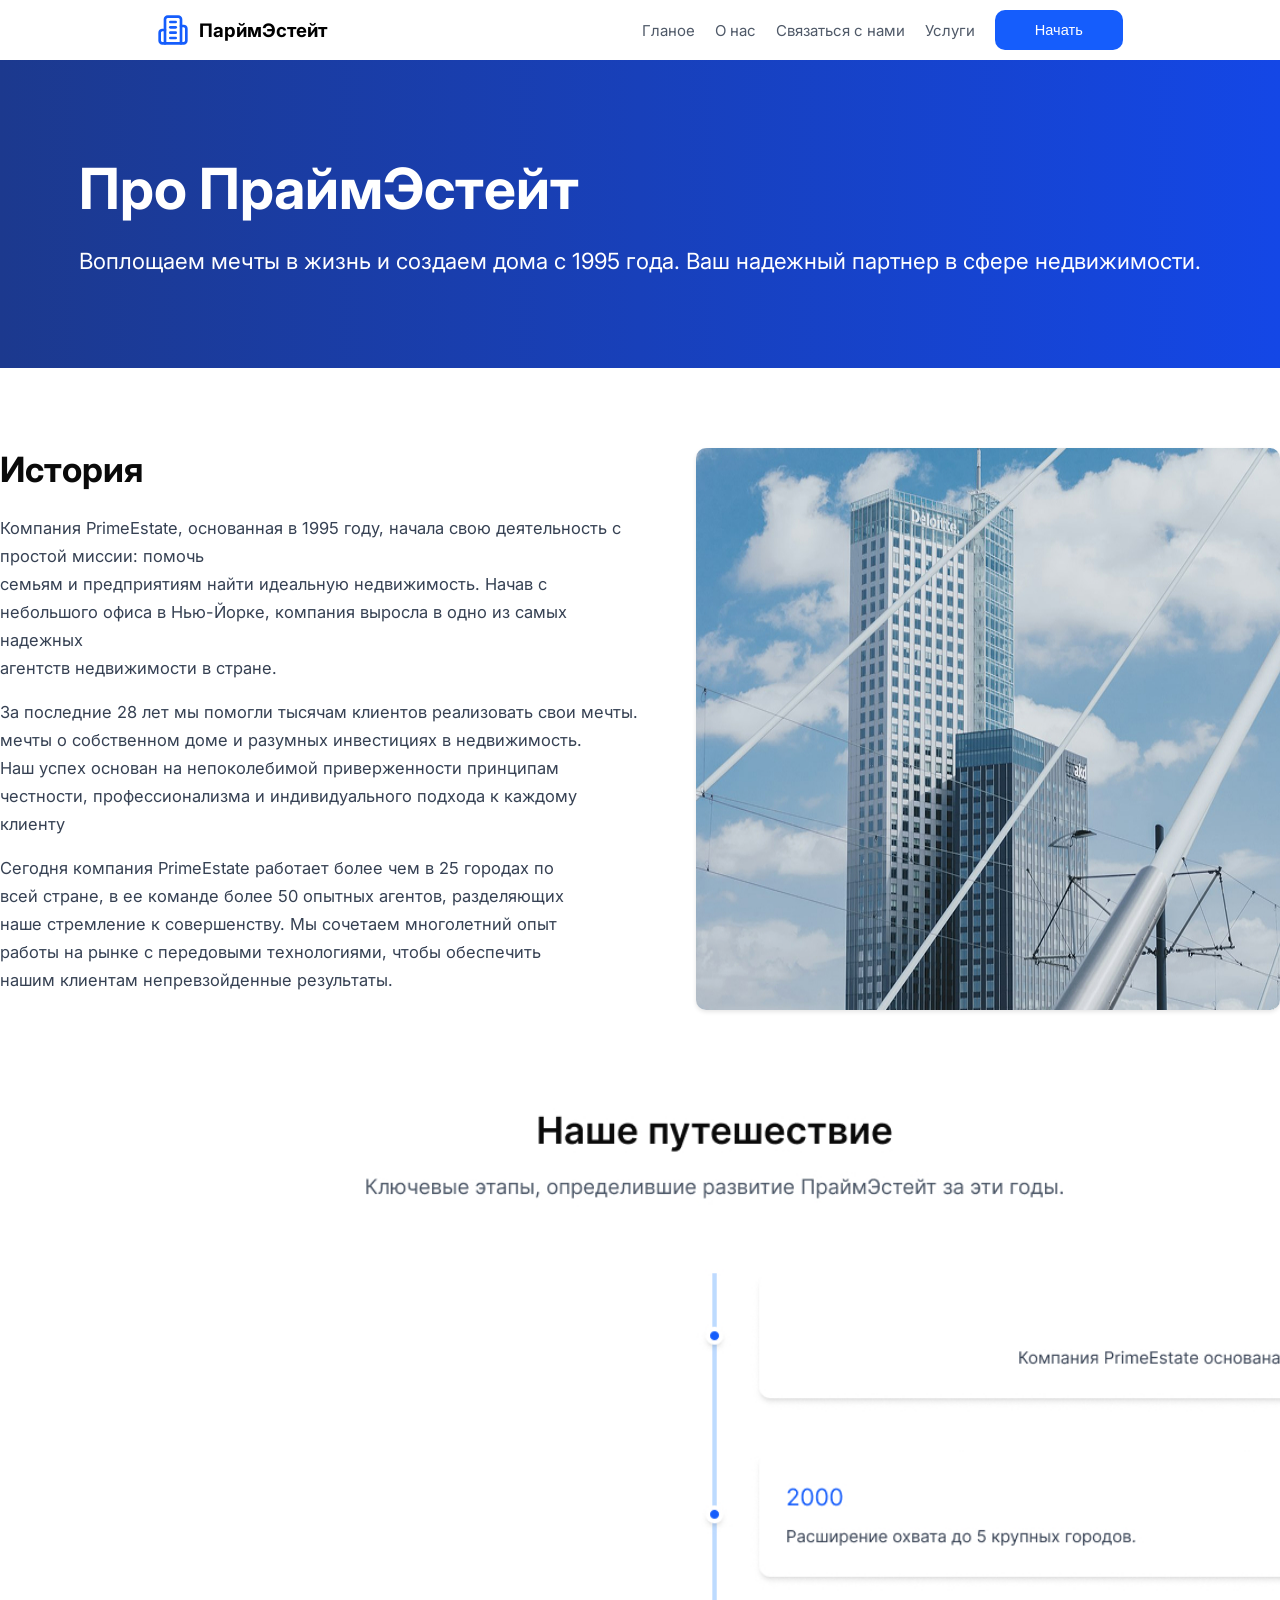
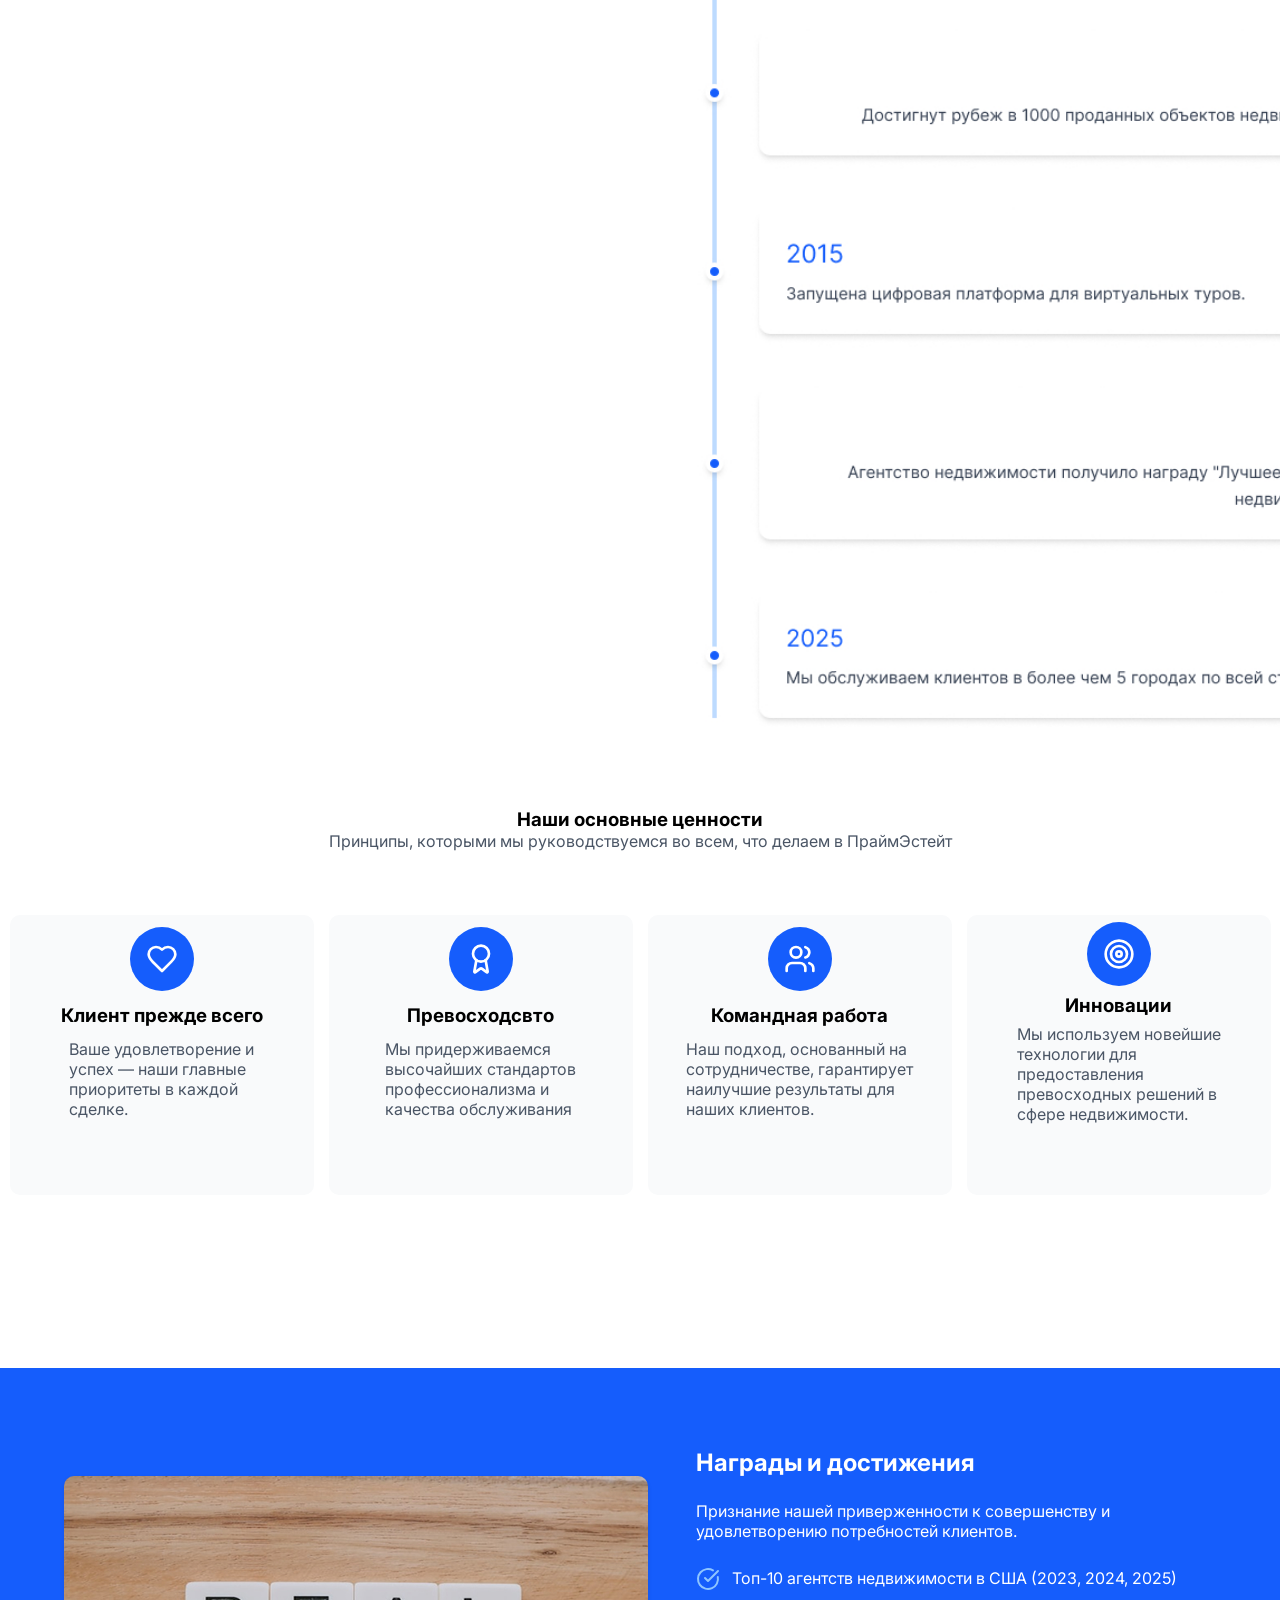
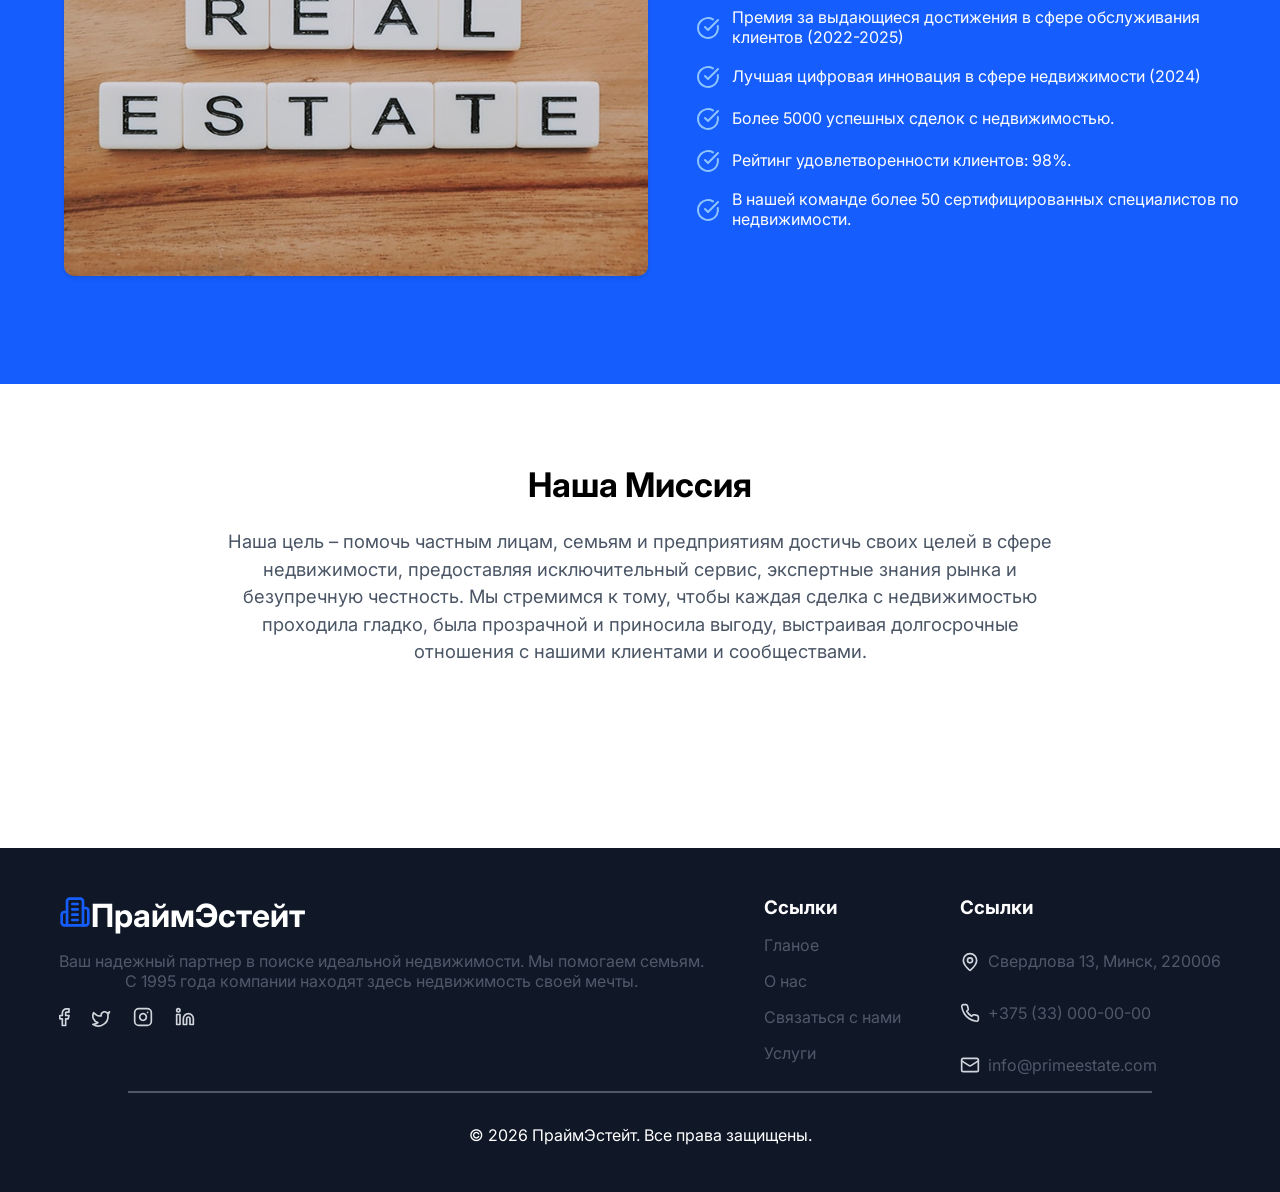
==== commit df44b19e: "translate to russian" ====
--- a/about.html
+++ b/about.html
@@ -21,66 +21,49 @@
                 <path d="M13.3333 18.6667H18.6667" stroke="#155DFC" stroke-width="2.66667" stroke-linecap="round" stroke-linejoin="round"/>
                 <path d="M13.3333 24H18.6667" stroke="#155DFC" stroke-width="2.66667" stroke-linecap="round" stroke-linejoin="round"/>
             </svg>
-            <h1>PrimeEstate</h1>
+            <h1>ПарймЭстейт</h1>
         </div>
         
         <div class="container">
-            <a>Home</a>
-            <a>About Us</a>
-            <a>Contacts</a>
+            <a href="index.html">Гланое</a>
+            <a href="about.html">О нас</a>
+            <a href="contact.html">Связаться с нами</a>
+            <a href="service.html">Услуги</a>
             <button>
-                <a>Get Started</a>
+                <a href="contact.html">Начать</a>
             </button>
         </div>
     </nav>
     <section class="about">
         <div class="about_container">
-            <h2>About PrimeEstate</h2>
-            <p>Building dreams and creating homes since 1995. Your trusted partner in real estate.</p>
+            <h2>Про ПраймЭстейт</h2>
+            <p>Воплощаем мечты в жизнь и создаем дома с 1995 года. Ваш надежный партнер в сфере недвижимости.</p>
         </div>
     </section>
     <section class="story">
         <div class="story_container">
             <div class="text-container">
-                <h2>Our Story</h2>
-                <p>Founded in 1995, PrimeEstate began with a simple mission: to help<br>
-                families and businesses find their perfect properties. What started as a<br>
-                small office in New York has grown into one of the most trusted real<br>
-                estate agencies in the nation.</p>
-            <p>Over the past 28 years, we've helped thousands of clients realize their<br>
-                dreams of homeownership and smart property investments. Our success<br>
-                is built on unwavering commitment to integrity, professionalism, and<br>
-                personalized service.</p>
-        <p>Today, PrimeEstate operates in 25+ cities nationwide, with a team of 50+<br>
-                expert agents who share our passion for excellence. We combine decades<br>
-                of market expertise with cutting-edge technology to deliver unparalleled<br>
-                results for our clients.</p>
+                <h2>История</h2>
+                <p>Компания PrimeEstate, основанная в 1995 году, начала свою деятельность с простой миссии: помочь<br>
+                семьям и предприятиям найти идеальную недвижимость. Начав с<br>
+                небольшого офиса в Нью-Йорке, компания выросла в одно из самых надежных<br>
+                агентств недвижимости в стране.</p>
+            <p>За последние 28 лет мы помогли тысячам клиентов реализовать свои мечты.<br>
+                мечты о собственном доме и разумных инвестициях в недвижимость.<br>
+                Наш успех основан на непоколебимой приверженности принципам<br>
+                честности, профессионализма и индивидуального подхода к каждому<br>
+                клиенту</p>
+        <p>Сегодня компания PrimeEstate работает более чем в 25 городах по<br>
+                всей стране, в ее команде более 50 опытных агентов, разделяющих<br>
+                наше стремление к совершенству. Мы сочетаем многолетний опыт<br>
+                работы на рынке с передовыми технологиями, чтобы обеспечить<br>
+                нашим клиентам непревзойденные результаты.</p>
             </div>
             <img src="images/PrimeEstate Building.jpg" class="img1">
         </div>
     </section>
     <section class="journey">
-        <h2>Our Journey</h2>
-        <p>Key Milestones that have shaped PrimeEstate over the years.</p>
-        <div class="journey_container">
-            <p>1995</p>
-        </div>
-        <div class="journey_container">
-            <p>2000</p>
-            <p></p>
-        </div>
-        <div class="journey_container">
-            <p>2010</p>
-        </div>
-        <div class="journey_container">
-            <p>2015</p>
-        </div>
-        <div class="journey_container">
-            <p>2020</p>
-        </div>
-        <div class="journey_container">
-            <p>2025</p>
-        </div>
+        <img src="images/Container.jpg" alt="iji">
     </section>
     <section class="values">
         <div class="val_cont">
@@ -221,9 +204,9 @@
                         <path d="M13.3333 18.6667H18.6667" stroke="#155DFC" stroke-width="2.66667" stroke-linecap="round" stroke-linejoin="round"/>
                         <path d="M13.3333 24H18.6667" stroke="#155DFC" stroke-width="2.66667" stroke-linecap="round" stroke-linejoin="round"/>
                     </svg>
-                    <h1>PrimeEstate</h1>
-                </div>
-                <p>Your trusted partner in finding the perfect property. We've been helping families<br> and businesses find their dream properties since 1995.</p>
+                    <h1>ПраймЭстейт</h1>
+                </div>
+                <p>Ваш надежный партнер в поиске идеальной недвижимости. Мы помогаем семьям.<br> С 1995 года компании находят здесь недвижимость своей мечты.</p>
                 <div>
                     <svg width="11" height="19" viewBox="0 0 11 19" fill="none" xmlns="http://www.w3.org/2000/svg" class="icons">
                         <path d="M10 0.833252H7.50001C6.39494 0.833252 5.33513 1.27224 4.55373 2.05364C3.77233 2.83504 3.33334 3.89485 3.33334 4.99992V7.49992H0.833344V10.8333H3.33334V17.4999H6.66668V10.8333H9.16668L10 7.49992H6.66668V4.99992C6.66668 4.7789 6.75447 4.56694 6.91075 4.41066C7.06703 4.25438 7.279 4.16659 7.50001 4.16659H10V0.833252Z" stroke="#D1D5DC" stroke-width="1.66667" stroke-linecap="round" stroke-linejoin="round"/>
@@ -245,25 +228,26 @@
                 
             </div>
             <div class="inf_footer">
-                <h3>Quick Links</h3>
-                <a href="">Home</a>
-                <a href="">About Us</a>
-                <a href="">Contact</a>
+                <h3>Ссылки</h3>
+                <a href="index.html">Гланое</a>
+                <a href="about.html">О нас</a>
+                <a href="contact.html">Связаться с нами</a>
+                <a href="service.html">Услуги</a>
             </div>
             <div class="inf_footer">
-                <h3>Quick Links</h3>
+                <h3>Ссылки</h3>
                 <div class="flex">
                     <svg width="20" height="22" viewBox="0 0 20 22" fill="none" xmlns="http://www.w3.org/2000/svg">
                         <path d="M16.6667 10.3334C16.6667 14.4942 12.0508 18.8276 10.5008 20.1659C10.3564 20.2745 10.1807 20.3332 10 20.3332C9.81934 20.3332 9.64357 20.2745 9.49918 20.1659C7.94918 18.8276 3.33334 14.4942 3.33334 10.3334C3.33334 8.5653 4.03572 6.86961 5.28596 5.61937C6.53621 4.36913 8.2319 3.66675 10 3.66675C11.7681 3.66675 13.4638 4.36913 14.7141 5.61937C15.9643 6.86961 16.6667 8.5653 16.6667 10.3334Z" stroke="#D1D5DC" stroke-width="1.66667" stroke-linecap="round" stroke-linejoin="round"/>
                         <path d="M10 12.8333C11.3807 12.8333 12.5 11.714 12.5 10.3333C12.5 8.95254 11.3807 7.83325 10 7.83325C8.61929 7.83325 7.5 8.95254 7.5 10.3333C7.5 11.714 8.61929 12.8333 10 12.8333Z" stroke="#D1D5DC" stroke-width="1.66667" stroke-linecap="round" stroke-linejoin="round"/>
                     </svg>
-                    <p class="p">123 Estate Avenue, New York, NY 10001</p>
+                    <p class="p">Свердлова 13, Минск,  220006</p>
                 </div>
                 <div class="flex">
                     <svg width="20" height="20" viewBox="0 0 20 20" fill="none" xmlns="http://www.w3.org/2000/svg">
                         <path d="M18.3333 14.0999V16.5999C18.3343 16.832 18.2867 17.0617 18.1937 17.2744C18.1008 17.487 17.9644 17.6779 17.7934 17.8348C17.6224 17.9917 17.4205 18.1112 17.2006 18.1855C16.9808 18.2599 16.7478 18.2875 16.5167 18.2666C13.9523 17.988 11.4892 17.1117 9.32498 15.7083C7.31151 14.4288 5.60443 12.7217 4.32499 10.7083C2.91663 8.53426 2.04019 6.05908 1.76665 3.48325C1.74583 3.25281 1.77321 3.02055 1.84707 2.80127C1.92092 2.58199 2.03963 2.38049 2.19562 2.2096C2.35162 2.03871 2.54149 1.90218 2.75314 1.80869C2.9648 1.7152 3.1936 1.6668 3.42499 1.66658H5.92499C6.32941 1.6626 6.72148 1.80582 7.02812 2.06953C7.33476 2.33324 7.53505 2.69946 7.59165 3.09992C7.69717 3.89997 7.89286 4.68552 8.17499 5.44158C8.2871 5.73985 8.31137 6.06401 8.24491 6.37565C8.17844 6.68729 8.02404 6.97334 7.79998 7.19992L6.74165 8.25825C7.92795 10.3445 9.65536 12.072 11.7417 13.2583L12.8 12.1999C13.0266 11.9759 13.3126 11.8215 13.6243 11.755C13.9359 11.6885 14.26 11.7128 14.5583 11.8249C15.3144 12.107 16.0999 12.3027 16.9 12.4083C17.3048 12.4654 17.6745 12.6693 17.9388 12.9812C18.203 13.2931 18.3435 13.6912 18.3333 14.0999Z" stroke="#D1D5DC" stroke-width="1.66667" stroke-linecap="round" stroke-linejoin="round"/>
                     </svg>
-                    <p class="p">+1 (555) 123-4567</p>
+                    <p class="p">+375 (33) 000-00-00</p>
                 </div>
                 
                 <div class="flex">
@@ -276,7 +260,7 @@
             </div>
         </div>
         <div class="hr">
-            <p>© 2026 PrimeEstate. All rights reserved.</p>
+            <p>© 2026 ПраймЭстейт. Все права защищены.</p>
         </div>
         
     </footer>
--- a/styles/about.css
+++ b/styles/about.css
@@ -100,6 +100,7 @@
 body .journey {
   height: 1220px;
   background-color: #F9FAFB;
+  display: flex;
 }
 body .values {
   color: #FFFFFF;
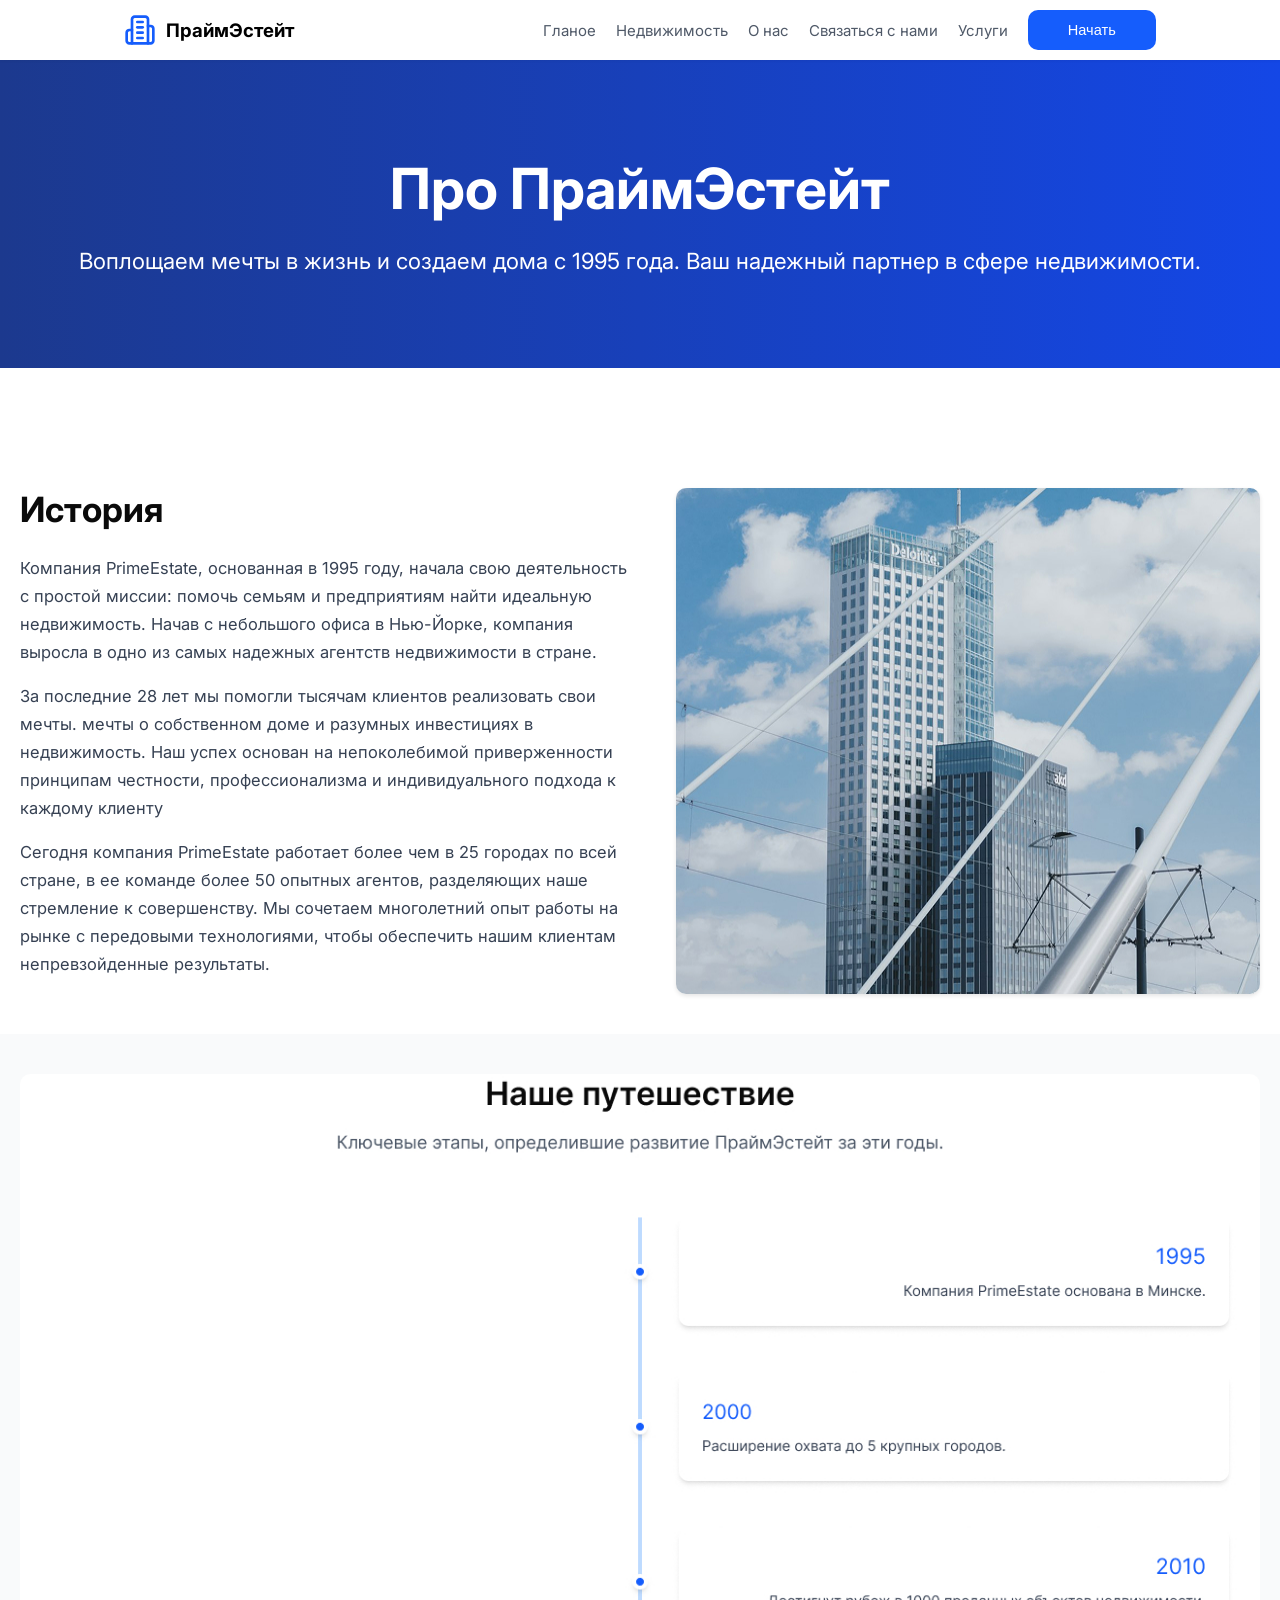
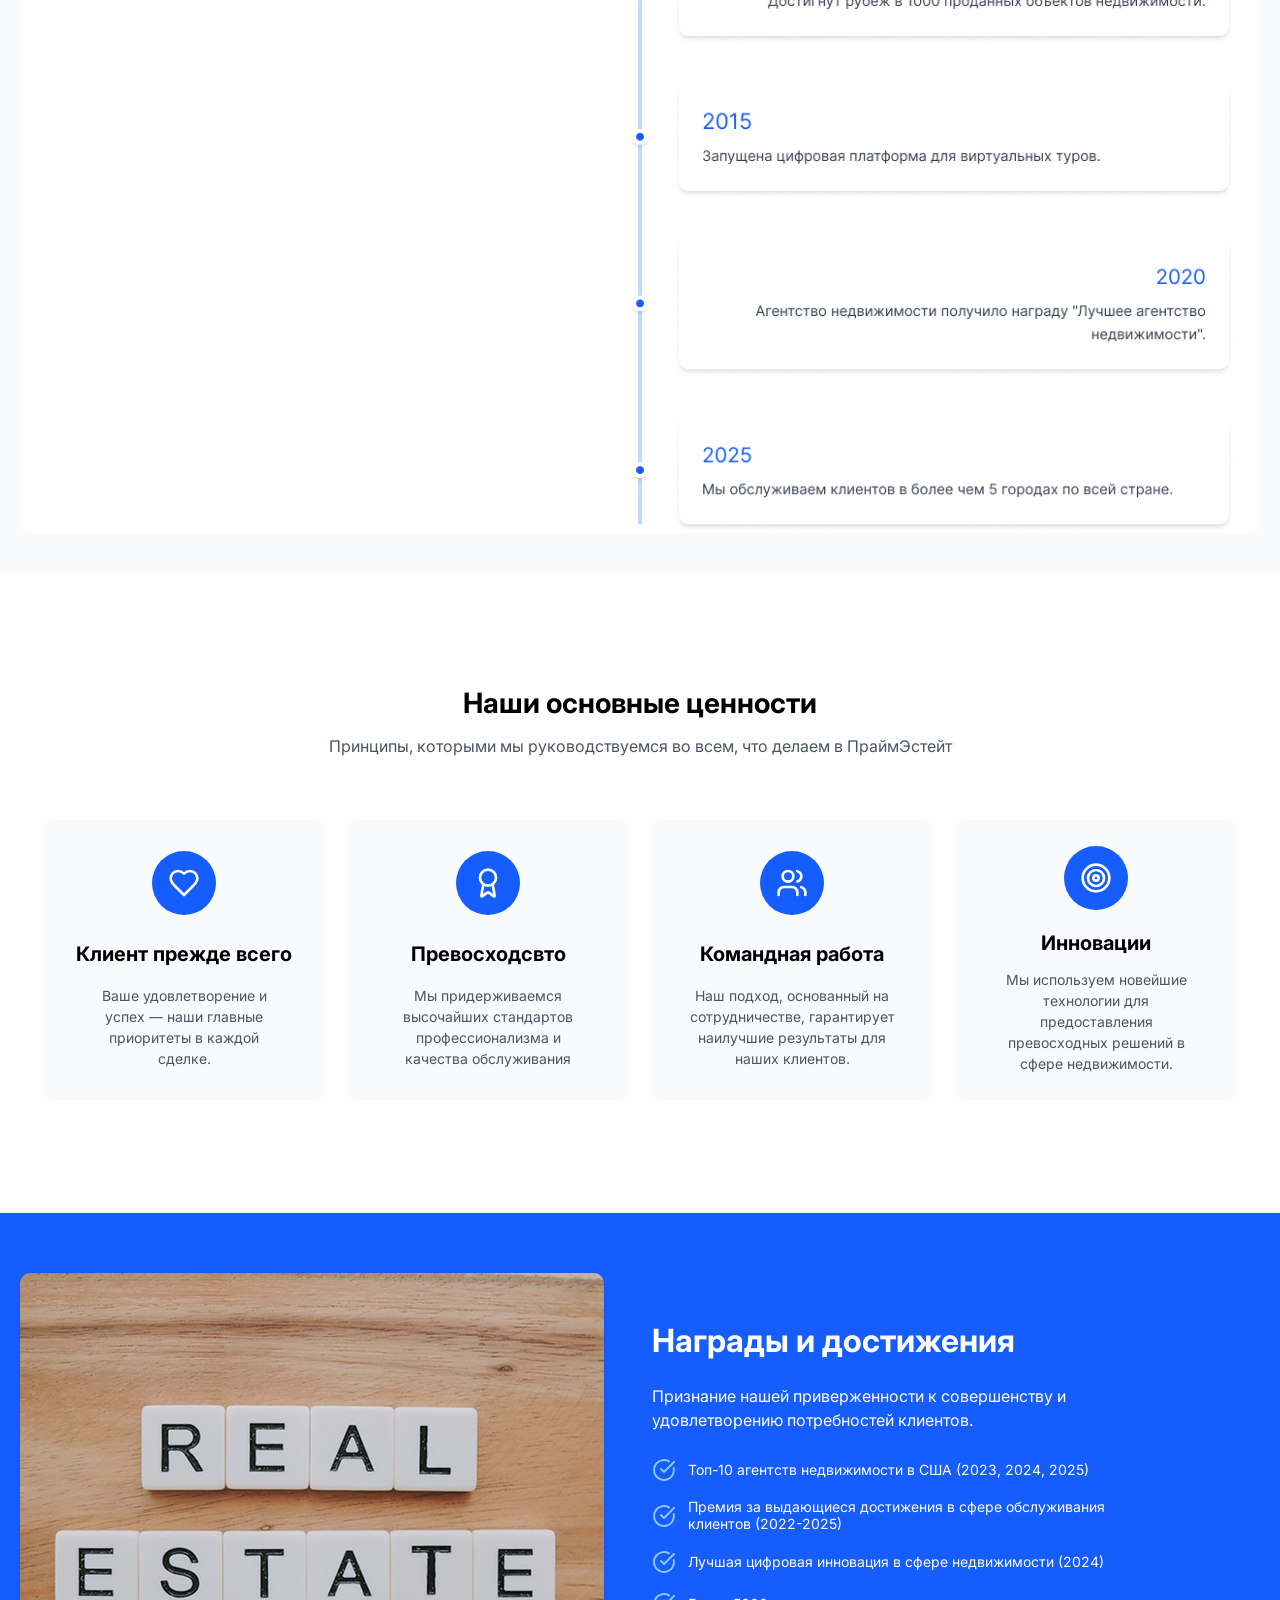
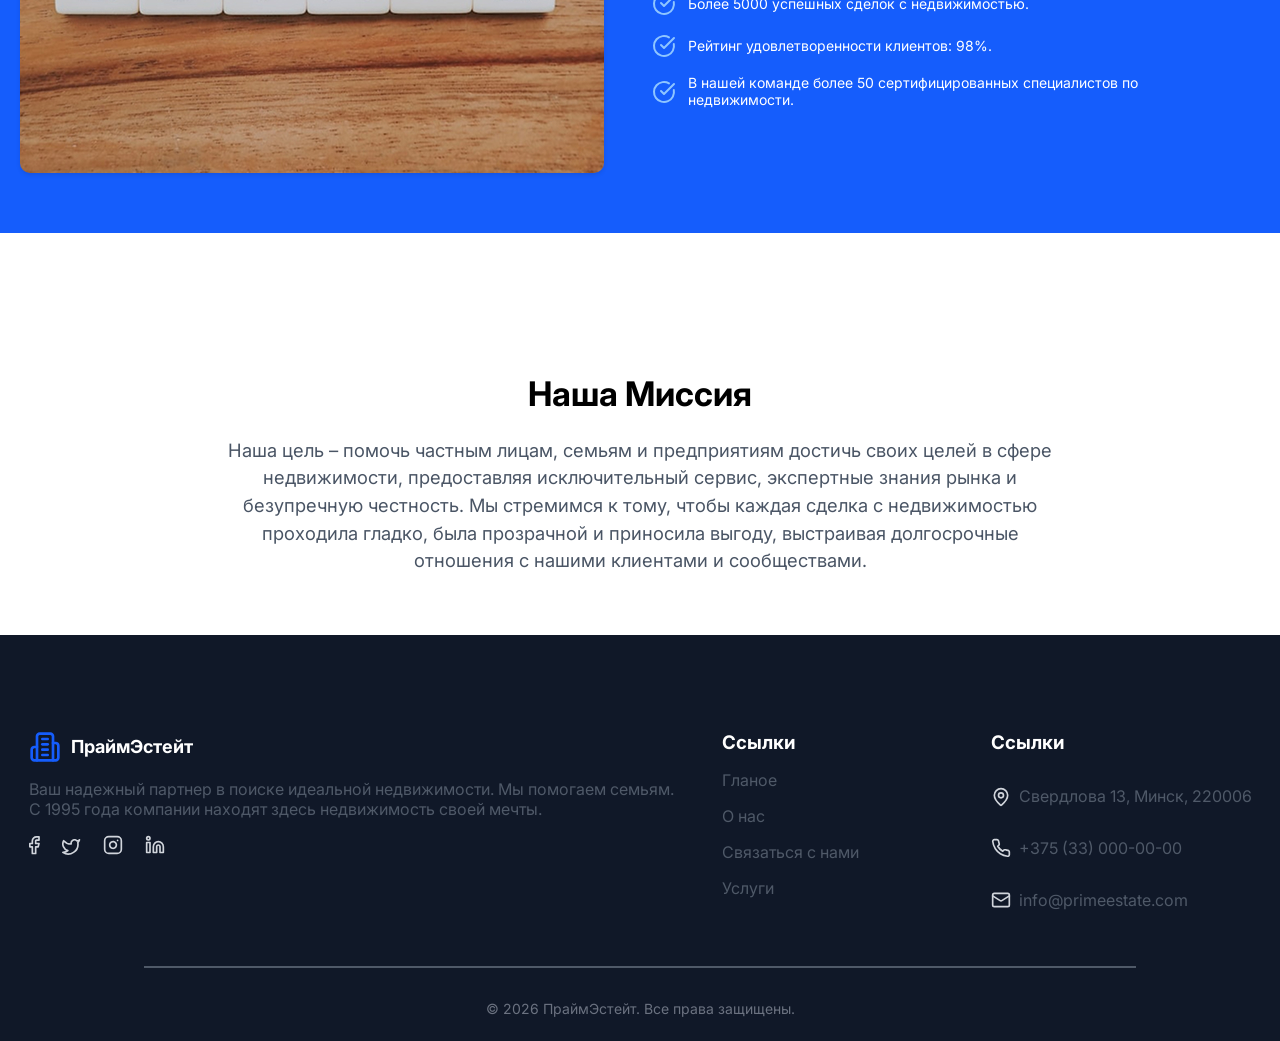
==== commit 6f25e4ac: "add mobile" ====
--- a/about.html
+++ b/about.html
@@ -21,11 +21,18 @@
                 <path d="M13.3333 18.6667H18.6667" stroke="#155DFC" stroke-width="2.66667" stroke-linecap="round" stroke-linejoin="round"/>
                 <path d="M13.3333 24H18.6667" stroke="#155DFC" stroke-width="2.66667" stroke-linecap="round" stroke-linejoin="round"/>
             </svg>
-            <h1>ПарймЭстейт</h1>
-        </div>
-        
-        <div class="container">
+            <h1>ПраймЭстейт</h1>
+        </div>
+        
+        <div class="burger" id="burgerMenu">
+            <span></span>
+            <span></span>
+            <span></span>
+        </div>
+        
+        <div class="container" id="navMenu">
             <a href="index.html">Гланое</a>
+            <a href="flats.html">Недвижимость</a>
             <a href="about.html">О нас</a>
             <a href="contact.html">Связаться с нами</a>
             <a href="service.html">Услуги</a>
@@ -44,19 +51,19 @@
         <div class="story_container">
             <div class="text-container">
                 <h2>История</h2>
-                <p>Компания PrimeEstate, основанная в 1995 году, начала свою деятельность с простой миссии: помочь<br>
-                семьям и предприятиям найти идеальную недвижимость. Начав с<br>
-                небольшого офиса в Нью-Йорке, компания выросла в одно из самых надежных<br>
+                <p>Компания PrimeEstate, основанная в 1995 году, начала свою деятельность с простой миссии: помочь
+                семьям и предприятиям найти идеальную недвижимость. Начав с
+                небольшого офиса в Нью-Йорке, компания выросла в одно из самых надежных
                 агентств недвижимости в стране.</p>
-            <p>За последние 28 лет мы помогли тысячам клиентов реализовать свои мечты.<br>
-                мечты о собственном доме и разумных инвестициях в недвижимость.<br>
-                Наш успех основан на непоколебимой приверженности принципам<br>
-                честности, профессионализма и индивидуального подхода к каждому<br>
+            <p>За последние 28 лет мы помогли тысячам клиентов реализовать свои мечты.
+                мечты о собственном доме и разумных инвестициях в недвижимость.
+                Наш успех основан на непоколебимой приверженности принципам
+                честности, профессионализма и индивидуального подхода к каждому
                 клиенту</p>
-        <p>Сегодня компания PrimeEstate работает более чем в 25 городах по<br>
-                всей стране, в ее команде более 50 опытных агентов, разделяющих<br>
-                наше стремление к совершенству. Мы сочетаем многолетний опыт<br>
-                работы на рынке с передовыми технологиями, чтобы обеспечить<br>
+        <p>Сегодня компания PrimeEstate работает более чем в 25 городах по
+                всей стране, в ее команде более 50 опытных агентов, разделяющих
+                наше стремление к совершенству. Мы сочетаем многолетний опыт
+                работы на рынке с передовыми технологиями, чтобы обеспечить
                 нашим клиентам непревзойденные результаты.</p>
             </div>
             <img src="images/PrimeEstate Building.jpg" class="img1">
@@ -265,4 +272,6 @@
         
     </footer>
 </body>
+<script src="scripts/burger.js"></script>
+<script src="scripts/animation.js"></script>
 </html>
--- a/styles/about.css
+++ b/styles/about.css
@@ -1,253 +1,527 @@
 * {
   box-sizing: border-box;
   margin: 0;
+  padding: 0;
 }
 
 body {
-  font-family: Inter, regular;
+  font-family: "Inter", sans-serif;
   color: white;
-}
-body nav {
+  overflow-x: hidden;
+}
+
+nav {
   height: 60px;
   background-color: #FFFFFF;
   display: flex;
   justify-content: space-around;
   align-items: center;
-  /* position: fixed;
-  width: 100%; */
-}
-body nav .h1 {
-  display: flex;
-  align-items: center;
-}
-body nav h1 {
+  position: fixed;
+  width: 100%;
+  top: 0;
+  z-index: 1000;
+  box-shadow: 0 1px 3px rgba(0, 0, 0, 0.05);
+}
+nav .h1 {
+  display: flex;
+  align-items: center;
+  z-index: 1001;
+}
+nav h1 {
   font-family: Inter, bold;
   color: black;
   margin: 0;
   padding-left: 10px;
   font-size: 18.6px;
 }
-body nav .container {
-  display: flex;
-  align-items: center;
-}
-body nav .container a {
+nav .container {
+  display: flex;
+  align-items: center;
+}
+nav .container a {
   font-size: 15px;
   text-decoration: none;
   color: #4F5968;
   margin-right: 20px;
-}
-body nav .container button {
+  transition: 0.2s;
+}
+nav .container a:hover {
+  color: #155DFC;
+}
+nav .container button {
   background-color: #155DFC;
   border-radius: 10px;
   text-align: center;
   width: 128px;
   height: 40px;
   border-style: none;
-}
-body nav .container button a {
+  cursor: pointer;
+}
+nav .container button a {
   color: white;
   font-size: 14.6px;
   margin-right: 0px;
 }
-body .about {
+nav .burger {
+  display: none;
+  flex-direction: column;
+  cursor: pointer;
+  z-index: 1001;
+  gap: 5px;
+}
+nav .burger span {
+  width: 28px;
+  height: 3px;
+  background-color: #155DFC;
+  border-radius: 3px;
+  transition: 0.3s;
+}
+nav .burger.active span:nth-child(1) {
+  transform: rotate(45deg) translate(6px, 6px);
+}
+nav .burger.active span:nth-child(2) {
+  opacity: 0;
+}
+nav .burger.active span:nth-child(3) {
+  transform: rotate(-45deg) translate(6px, -6px);
+}
+@media (max-width: 768px) {
+  nav {
+    justify-content: space-between;
+    padding: 0 20px;
+  }
+  nav .burger {
+    display: flex;
+  }
+  nav .container {
+    position: fixed;
+    top: 0;
+    right: -100%;
+    width: 70%;
+    max-width: 300px;
+    height: 100vh;
+    background-color: white;
+    flex-direction: column;
+    justify-content: center;
+    align-items: center;
+    gap: 30px;
+    transition: 0.4s ease;
+    box-shadow: -5px 0 20px rgba(0, 0, 0, 0.1);
+    z-index: 1000;
+  }
+  nav .container.active {
+    right: 0;
+  }
+  nav .container a {
+    font-size: 18px;
+    margin-right: 0;
+  }
+  nav .container button {
+    width: 140px;
+    height: 48px;
+  }
+}
+
+.about {
   height: 308px;
   background: linear-gradient(to right, #1C398E, #1447E6);
   display: flex;
   justify-content: center;
   align-items: center;
-}
-body .about .about_container h2 {
+  margin-top: 60px;
+}
+.about .about_container {
+  text-align: center;
+}
+.about .about_container h2 {
   margin-bottom: 24px;
   margin-top: 80px;
   font-size: 56.7px;
   color: #FFFFFF;
 }
-body .about .about_container p {
+.about .about_container p {
   font-size: 22.3px;
   color: #FFFFFF;
   margin-bottom: 80px;
 }
-body .story {
-  height: 660px;
+@media (max-width: 768px) {
+  .about {
+    height: auto;
+    min-height: 300px;
+    padding: 40px 20px;
+  }
+  .about .about_container h2 {
+    font-size: 36px;
+    margin-top: 40px;
+  }
+  .about .about_container p {
+    font-size: 16px;
+    padding: 0 15px;
+  }
+}
+@media (max-width: 480px) {
+  .about .about_container h2 {
+    font-size: 28px;
+  }
+}
+
+.story {
+  height: auto;
+  min-height: 660px;
   color: #FFFFFF;
-}
-body .story h2 {
+  padding: 40px 20px;
+}
+.story h2 {
   font-size: 34.8px;
   color: #0A0A0A;
   margin-bottom: 24px;
 }
-body .story p {
+.story p {
   font-size: 16.5px;
   line-height: 28px;
   color: #364153;
   margin-bottom: 16px;
 }
-body .story .story_container {
+.story .story_container {
   display: flex;
   justify-content: center;
   margin-top: 80px;
-}
-body .story .story_container .text-container {
+  gap: 48px;
+  flex-wrap: wrap;
+}
+.story .story_container .text-container {
   display: flex;
   flex-direction: column;
-  margin-right: 48px;
-}
-body .story .story_container .img1 {
+  flex: 1;
+  min-width: 280px;
+}
+.story .story_container .img1 {
   border-radius: 10px;
   box-shadow: 0 2px 4px rgba(0, 0, 0, 0.1);
-}
-body .journey {
-  height: 1220px;
+  max-width: 100%;
+  height: auto;
+}
+@media (max-width: 1024px) {
+  .story .story_container {
+    flex-direction: column;
+    align-items: center;
+    margin-top: 40px;
+  }
+  .story .story_container .text-container {
+    margin-right: 0;
+    text-align: center;
+  }
+}
+@media (max-width: 768px) {
+  .story h2 {
+    font-size: 28px;
+    text-align: center;
+  }
+  .story p {
+    font-size: 14px;
+    line-height: 24px;
+  }
+  .story p br {
+    display: none;
+  }
+}
+
+.journey {
   background-color: #F9FAFB;
   display: flex;
-}
-body .values {
+  justify-content: center;
+  padding: 40px 20px;
+}
+.journey img {
+  max-width: 100%;
+  height: auto;
+  border-radius: 10px;
+}
+@media (max-width: 768px) {
+  .journey {
+    height: auto;
+  }
+}
+
+.values {
   color: #FFFFFF;
-  height: 640px;
+  height: auto;
+  min-height: 640px;
   display: flex;
   align-items: center;
   justify-content: center;
-}
-body .values .val_cont {
-  width: 1280px;
-  height: 480px;
+  padding: 60px 20px;
+}
+.values .val_cont {
+  max-width: 1280px;
+  width: 100%;
   display: flex;
   flex-direction: column;
   align-items: center;
 }
-body .values .val_cont h3 {
+.values .val_cont h3 {
   color: #000000;
-}
-body .values .val_cont p {
+  font-size: 28px;
+  margin-bottom: 16px;
+}
+.values .val_cont > p {
   color: #4A5565;
   margin-bottom: 64px;
-}
-body .values .val_cont .arg_cont {
-  display: flex;
-  justify-content: space-between;
-  width: 1261px;
-}
-body .values .val_cont .arg_cont .arguments {
+  text-align: center;
+  font-size: 16px;
+}
+.values .val_cont .arg_cont {
+  display: flex;
+  justify-content: center;
+  gap: 24px;
+  flex-wrap: wrap;
+  width: 100%;
+}
+.values .val_cont .arg_cont .arguments {
   background-color: #F9FAFB;
-  height: 280px;
-  width: 304px;
+  min-height: 280px;
+  width: 280px;
   border-radius: 10px;
   display: flex;
   flex-direction: column;
   align-items: center;
   justify-content: space-evenly;
-}
-body .achivments {
+  padding: 20px;
+  text-align: center;
+}
+.values .val_cont .arg_cont .arguments h3 {
+  font-size: 20px;
+  margin: 16px 0 8px;
+}
+.values .val_cont .arg_cont .arguments p {
+  color: #4A5565;
+  font-size: 14px;
+  line-height: 1.5;
+}
+@media (max-width: 1024px) {
+  .values .val_cont .arg_cont .arguments {
+    width: 260px;
+  }
+}
+@media (max-width: 768px) {
+  .values .val_cont h3 {
+    font-size: 24px;
+    text-align: center;
+  }
+  .values .val_cont .arg_cont {
+    flex-direction: column;
+    align-items: center;
+  }
+  .values .val_cont .arg_cont .arguments {
+    width: 90%;
+    max-width: 320px;
+  }
+}
+
+.achivments {
   background-color: #155DFC;
-  height: 616px;
-  width: 100%;
-  display: flex;
-  align-items: center;
-  flex-direction: column;
+  width: 100%;
+  display: flex;
+  align-items: center;
   justify-content: center;
-}
-body .achivments .val_cont {
-  width: 1280px;
-  height: 480px;
+  padding: 60px 20px;
+}
+.achivments .val_cont {
+  max-width: 1280px;
+  width: 100%;
   display: flex;
   flex-direction: row-reverse;
   align-items: center;
-}
-body .achivments .val_cont img {
+  gap: 48px;
+  flex-wrap: wrap;
+}
+.achivments .val_cont img {
   border-radius: 10px;
   box-shadow: 0 2px 4px rgba(0, 0, 0, 0.1);
-  height: 400px;
-  width: 584px;
-}
-body .achivments .val_cont .text_cont {
-  width: 584px;
-  height: 456px;
-  margin-left: 48px;
-}
-body .achivments .val_cont .text_cont .p {
+  width: 100%;
+  max-width: 584px;
+  height: auto;
+}
+.achivments .val_cont .text_cont {
+  flex: 1;
+  min-width: 280px;
+}
+.achivments .val_cont .text_cont h2 {
+  font-size: 32px;
+  margin-bottom: 16px;
+}
+.achivments .val_cont .text_cont .p {
   margin-top: 24px;
   margin-bottom: 24px;
-}
-body .achivments .val_cont .text_cont .check_and_text {
+  font-size: 16px;
+  line-height: 1.5;
+}
+.achivments .val_cont .text_cont .check_and_text {
   display: flex;
   flex-direction: row;
   align-items: center;
   margin-bottom: 16px;
 }
-body .achivments .val_cont .text_cont .check_and_text p {
+.achivments .val_cont .text_cont .check_and_text p {
   margin-left: 12px;
-}
-body .mission {
-  width: 100%;
-  height: 384px;
-}
-body .mission h2 {
+  font-size: 14px;
+}
+.achivments .val_cont .text_cont .check_and_text p br {
+  display: inline;
+}
+@media (max-width: 1024px) {
+  .achivments .val_cont {
+    flex-direction: column-reverse;
+    text-align: center;
+  }
+  .achivments .val_cont .text_cont .check_and_text {
+    justify-content: flex-start;
+    text-align: left;
+  }
+}
+@media (max-width: 768px) {
+  .achivments .val_cont .text_cont h2 {
+    font-size: 28px;
+  }
+  .achivments .val_cont .text_cont .check_and_text {
+    flex-direction: column;
+    align-items: flex-start;
+  }
+  .achivments .val_cont .text_cont .check_and_text p {
+    margin-left: 0;
+    margin-top: 8px;
+  }
+  .achivments .val_cont .text_cont .check_and_text p br {
+    display: none;
+  }
+}
+
+.mission {
+  width: 100%;
+  height: auto;
+  min-height: 384px;
+  padding: 60px 20px;
+}
+.mission h2 {
   color: #000000;
   font-size: 33.9px;
   margin-bottom: 23px;
 }
-body .mission p {
+.mission p {
   color: #4A5565;
   font-size: 18.4px;
-  height: 163px;
-  width: 824px;
+  max-width: 824px;
+  width: 100%;
   text-align: center;
   line-height: 1.5;
 }
-body .mission .cont {
+.mission .cont {
   display: flex;
   flex-direction: column;
   align-items: center;
   margin-top: 80px;
 }
-body footer {
-  height: 344px;
+@media (max-width: 768px) {
+  .mission .cont {
+    margin-top: 40px;
+  }
+  .mission h2 {
+    font-size: 28px;
+    text-align: center;
+  }
+  .mission p {
+    font-size: 16px;
+    padding: 0 15px;
+  }
+}
+
+footer {
+  height: auto;
   background-color: #101828;
-}
-body footer .information {
+  padding: 48px 20px 24px;
+}
+footer .information {
   display: flex;
   justify-content: space-evenly;
+  flex-wrap: wrap;
+  gap: 40px;
   padding-top: 48px;
 }
-body footer .information .inf_footer {
+footer .information .inf_footer {
   display: flex;
   flex-direction: column;
-}
-body footer .information .inf_footer p {
+  min-width: 220px;
+}
+footer .information .inf_footer p {
   margin-top: 16px;
   margin-bottom: 16px;
   color: #4F5968;
 }
-body footer .information .inf_footer .icons {
+footer .information .inf_footer p br {
+  display: inline;
+}
+footer .information .inf_footer .icons {
   margin-right: 18px;
 }
-body footer .information .inf_footer h3 {
-  margin-bottom: 16px;
-}
-body footer .information .inf_footer a {
+footer .information .inf_footer h3 {
+  margin-bottom: 16px;
+  color: white;
+}
+footer .information .inf_footer a {
   text-decoration: none;
   color: #4F5968;
   margin-bottom: 16px;
-}
-body footer .logo_and_text {
-  display: flex;
-}
-body footer .flex {
-  display: flex;
-  align-items: center;
-}
-body footer .flex .p {
+  transition: 0.2s;
+}
+footer .information .inf_footer a:hover {
+  color: white;
+}
+footer .logo_and_text {
+  display: flex;
+  align-items: center;
+  gap: 10px;
+}
+footer .logo_and_text h1 {
+  color: white;
+  font-size: 18px;
+}
+footer .flex {
+  display: flex;
+  align-items: center;
+}
+footer .flex .p {
   margin-left: 8px;
 }
-body footer p {
-  text-align: center;
-}
-body footer .hr {
+footer .hr {
   width: 80%;
   border-top: solid 2px #4F5968;
   padding-top: 32px;
-  margin: 0 auto;
+  margin: 40px auto 0;
+  text-align: center;
+}
+footer .hr p {
+  text-align: center;
+  color: #6B7280;
+  font-size: 14px;
+}
+@media (max-width: 768px) {
+  footer .information {
+    flex-direction: column;
+    align-items: center;
+    text-align: center;
+  }
+  footer .information .inf_footer {
+    align-items: center;
+  }
+  footer .information .inf_footer p br {
+    display: none;
+  }
+  footer .information .inf_footer .flex {
+    justify-content: center;
+  }
+  footer .logo_and_text {
+    justify-content: center;
+  }
 }
 
 /*# sourceMappingURL=about.css.map */
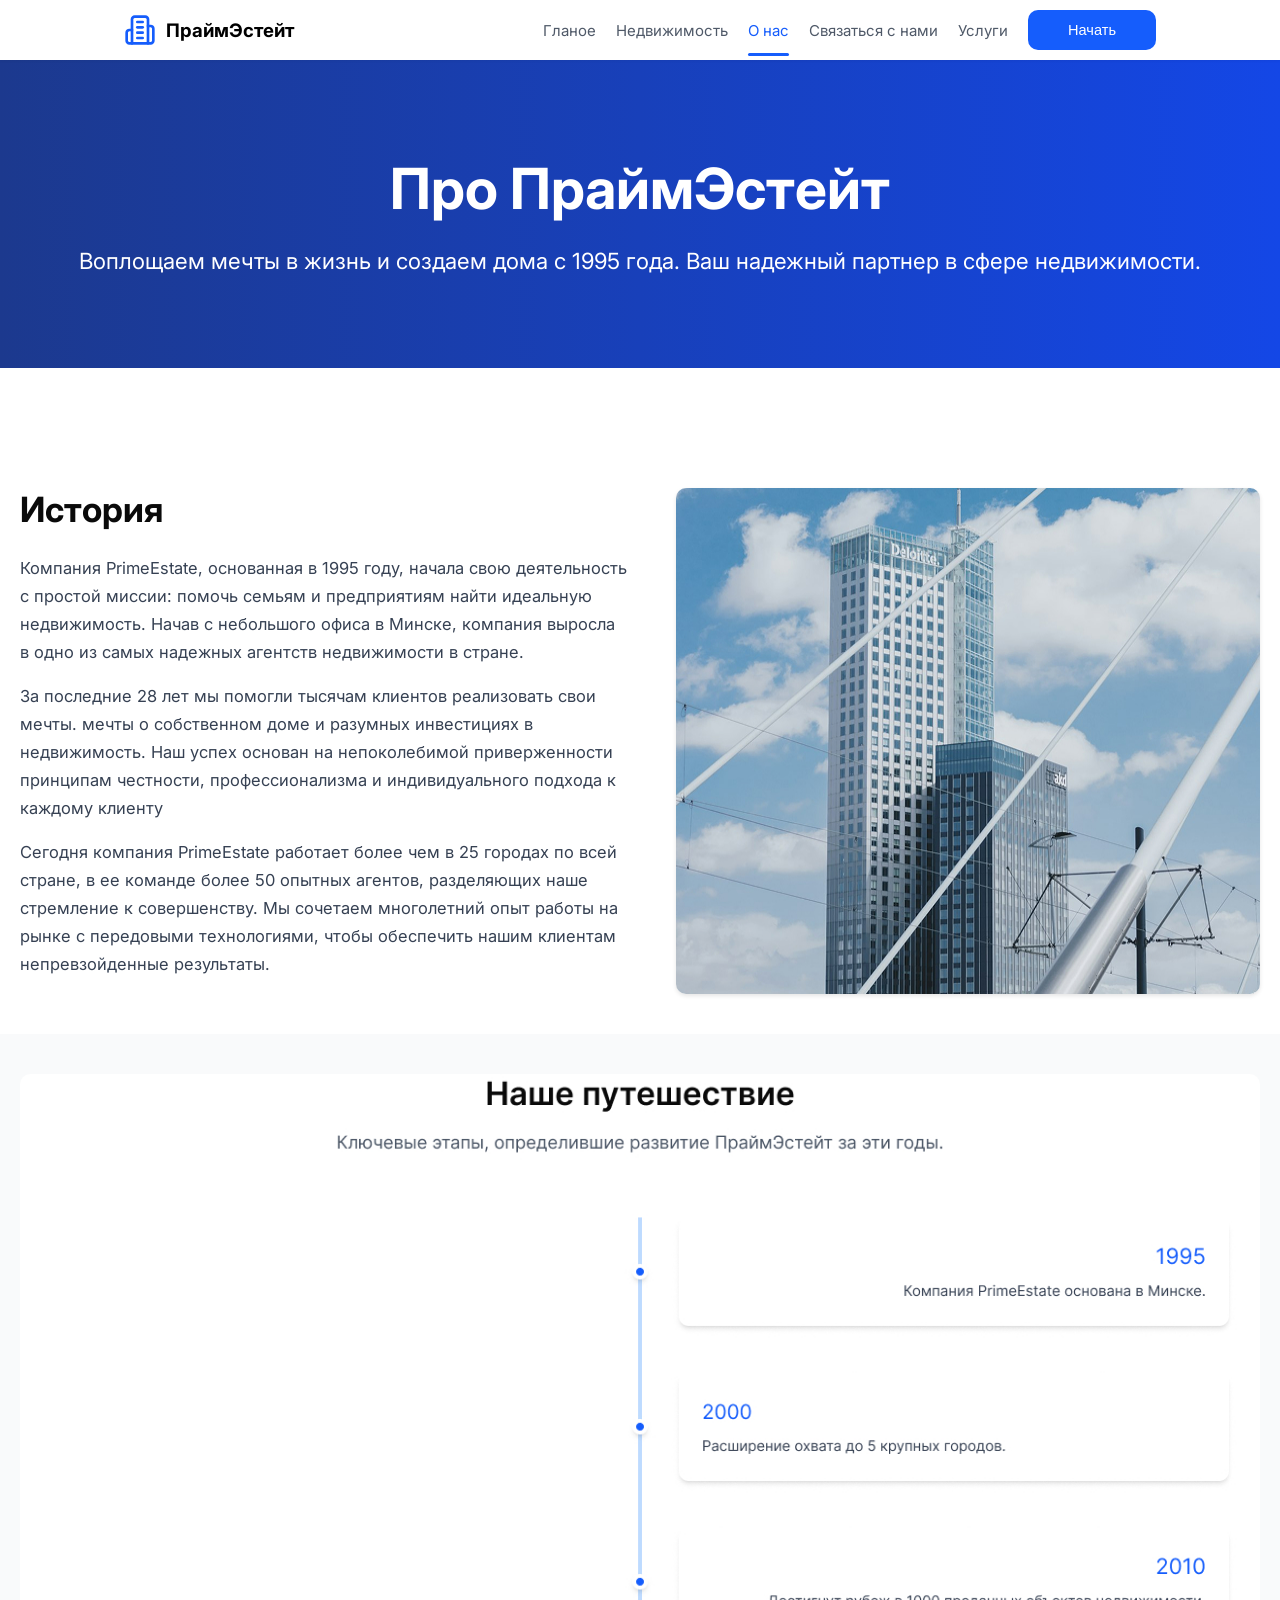
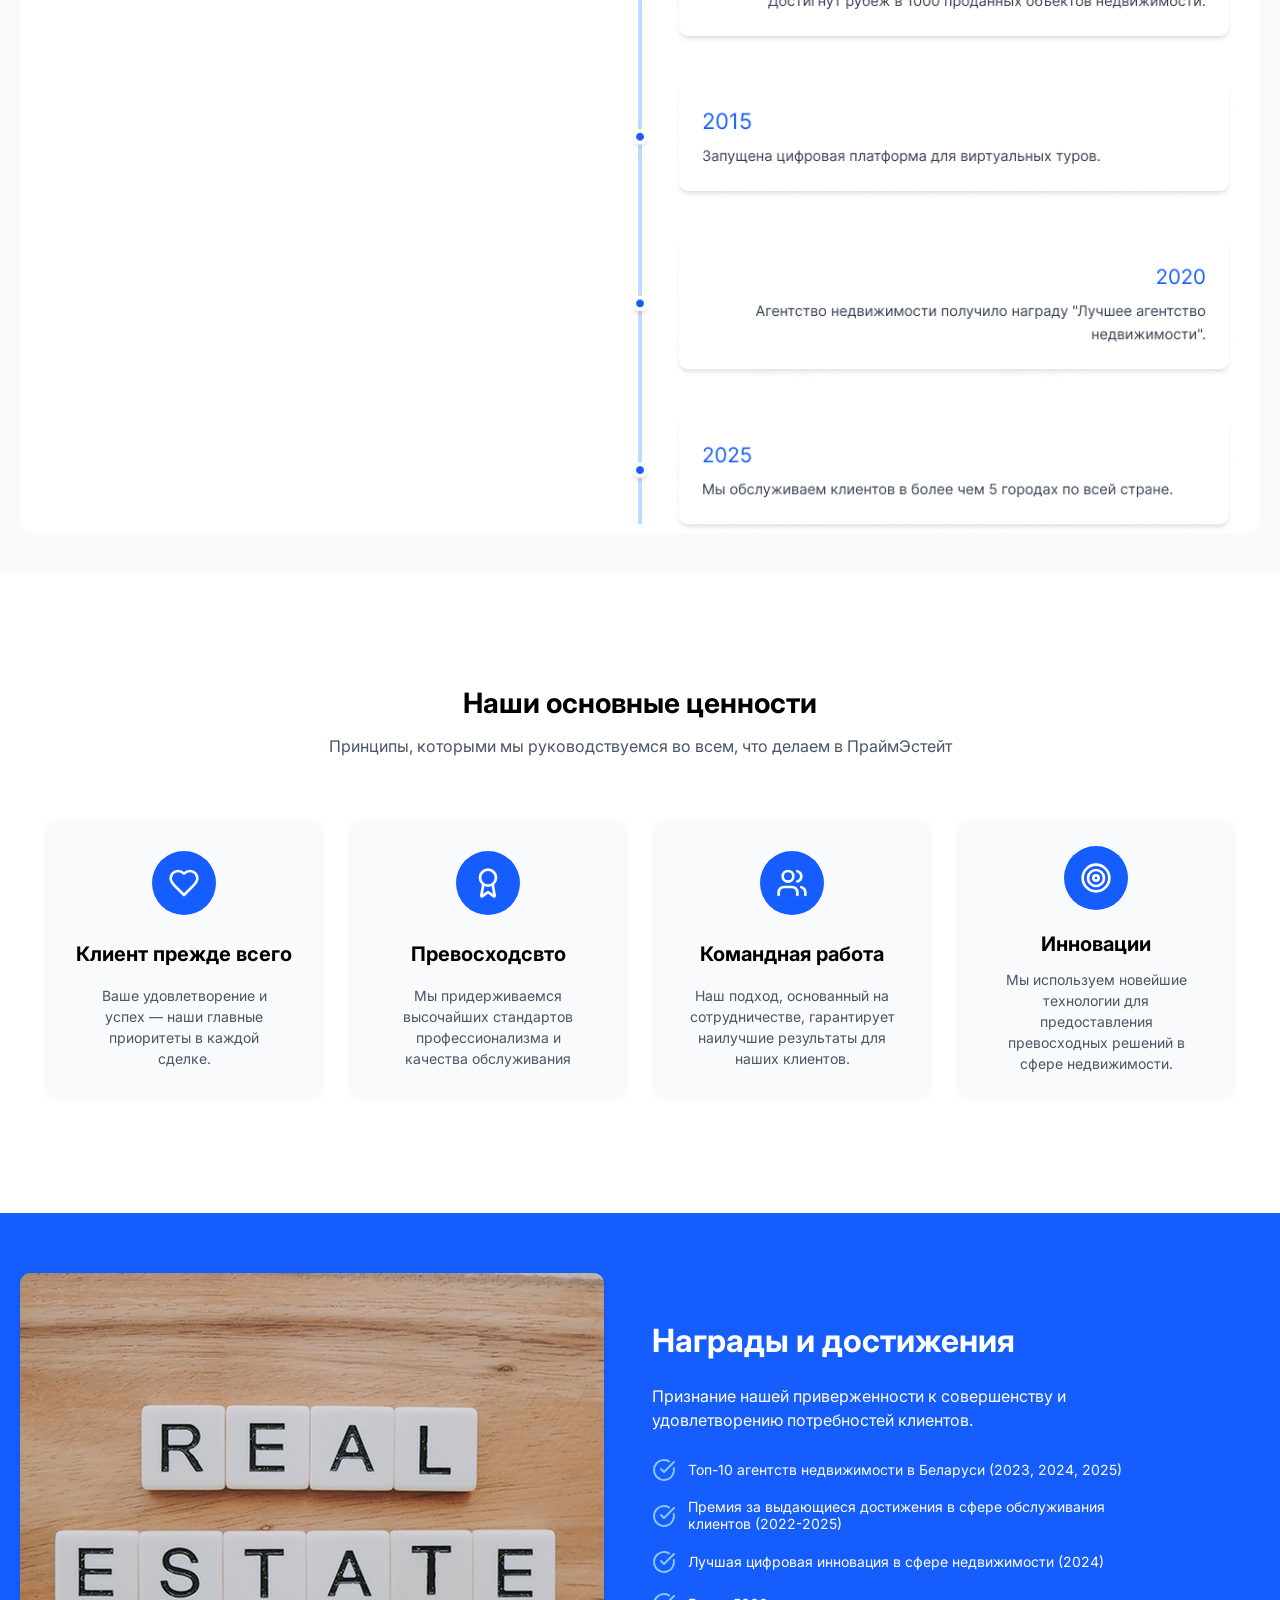
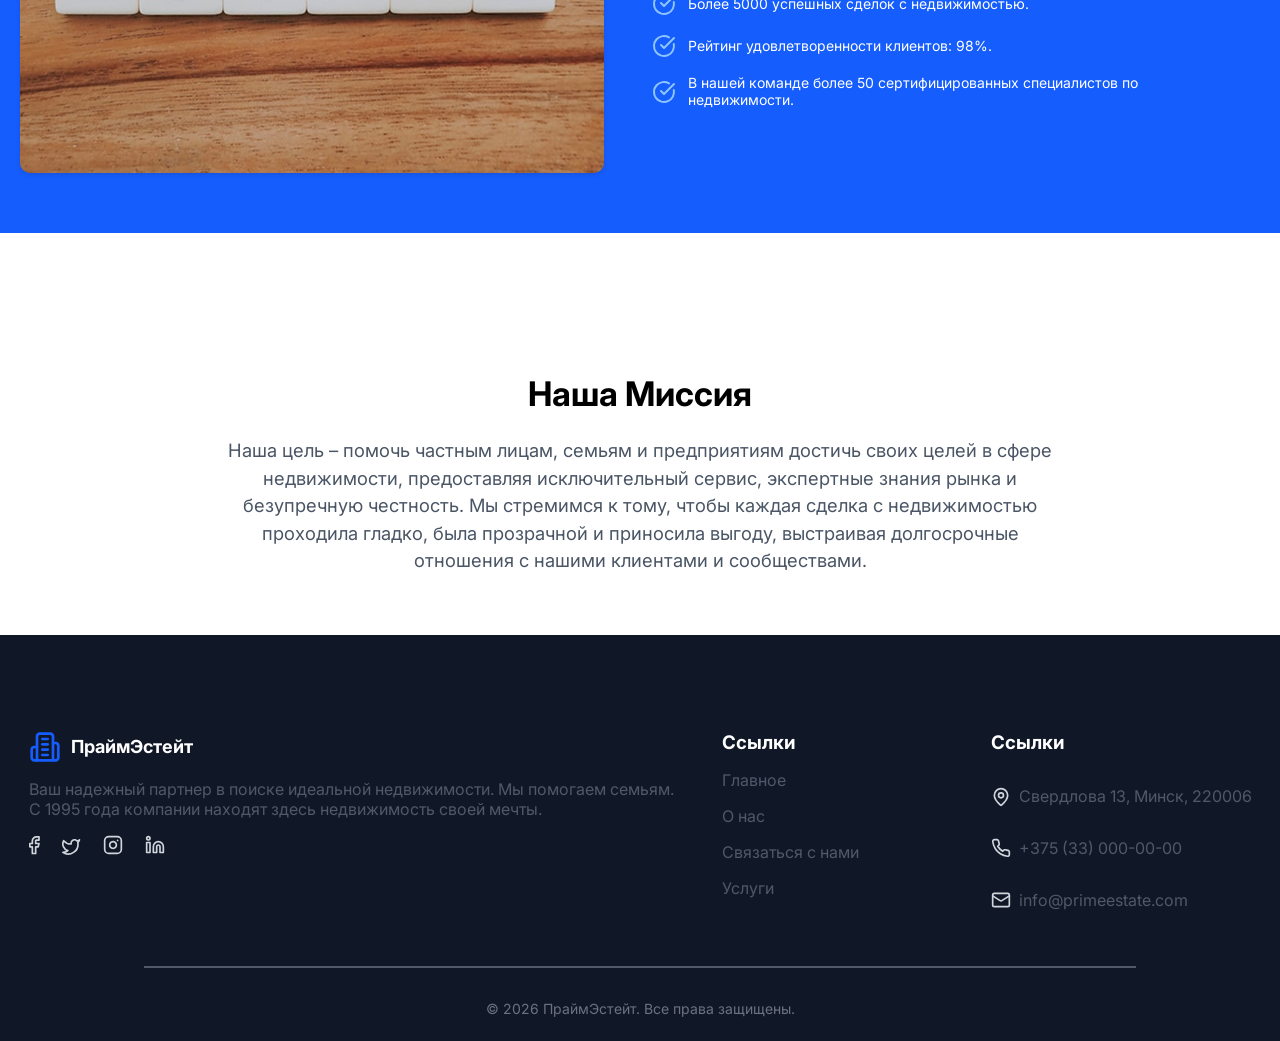
==== commit fe05965a: "Minor bugs" ====
--- a/about.html
+++ b/about.html
@@ -53,7 +53,7 @@
                 <h2>История</h2>
                 <p>Компания PrimeEstate, основанная в 1995 году, начала свою деятельность с простой миссии: помочь
                 семьям и предприятиям найти идеальную недвижимость. Начав с
-                небольшого офиса в Нью-Йорке, компания выросла в одно из самых надежных
+                небольшого офиса в Минске, компания выросла в одно из самых надежных
                 агентств недвижимости в стране.</p>
             <p>За последние 28 лет мы помогли тысячам клиентов реализовать свои мечты.
                 мечты о собственном доме и разумных инвестициях в недвижимость.
@@ -144,7 +144,7 @@
                         <path d="M21.8011 12C22.2578 14.2413 21.9323 16.5714 20.879 18.6018C19.8256 20.6322 18.108 22.24 16.0126 23.1573C13.9172 24.0746 11.5707 24.2458 9.3644 23.6424C7.15807 23.0389 5.22529 21.6974 3.88838 19.8414C2.55146 17.9854 1.89122 15.7272 2.01776 13.4434C2.14431 11.1595 3.04998 8.98808 4.58375 7.29116C6.11752 5.59424 8.18668 4.47442 10.4462 4.11844C12.7056 3.76247 15.0189 4.19185 17.0001 5.33499" stroke="#8EC5FF" stroke-width="2" stroke-linecap="round" stroke-linejoin="round"/>
                         <path d="M9 13L12 16L22 6" stroke="#8EC5FF" stroke-width="2" stroke-linecap="round" stroke-linejoin="round"/>
                     </svg>
-                    <p>Топ-10 агентств недвижимости в США (2023, 2024, 2025)</p>
+                    <p>Топ-10 агентств недвижимости в Беларуси (2023, 2024, 2025)</p>
                 </div>
                 <div class="check_and_text">
                     <svg width="24" height="26" viewBox="0 0 24 26" fill="none" xmlns="http://www.w3.org/2000/svg">
@@ -236,7 +236,7 @@
             </div>
             <div class="inf_footer">
                 <h3>Ссылки</h3>
-                <a href="index.html">Гланое</a>
+                <a href="index.html">Главное</a>
                 <a href="about.html">О нас</a>
                 <a href="contact.html">Связаться с нами</a>
                 <a href="service.html">Услуги</a>
--- a/styles/about.css
+++ b/styles/about.css
@@ -1,3 +1,37 @@
+.hidden {
+  opacity: 0;
+  transform: translateY(40px);
+  transition: all 0.8s ease;
+}
+
+.show {
+  opacity: 1;
+  transform: translateY(0);
+}
+
+.card,
+.apartment {
+  transition: all 0.3s ease;
+  cursor: pointer;
+}
+
+nav a {
+  position: relative;
+  transition: color 0.3s ease;
+}
+nav a.active {
+  color: #000;
+}
+nav a.active::after {
+  content: "";
+  position: absolute;
+  left: 0;
+  bottom: -5px;
+  width: 100%;
+  height: 2px;
+  background: black;
+}
+
 * {
   box-sizing: border-box;
   margin: 0;
